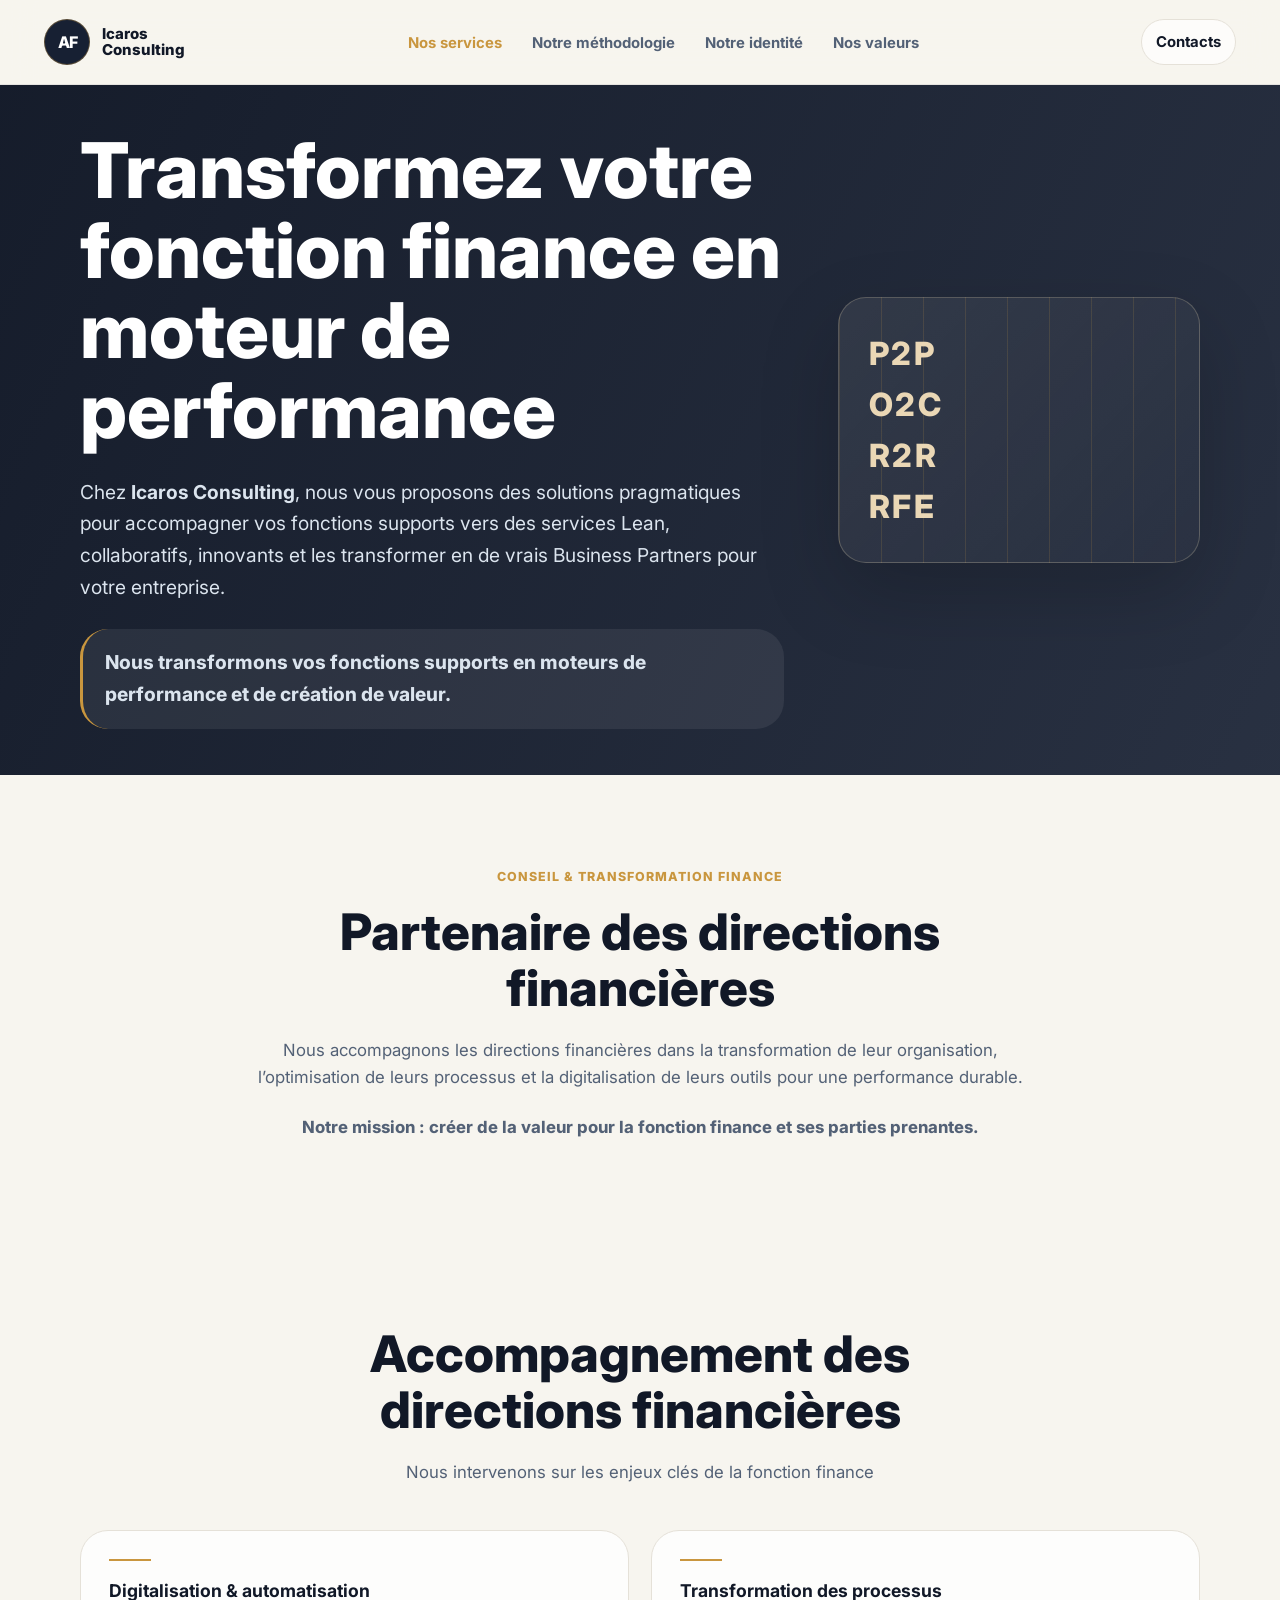
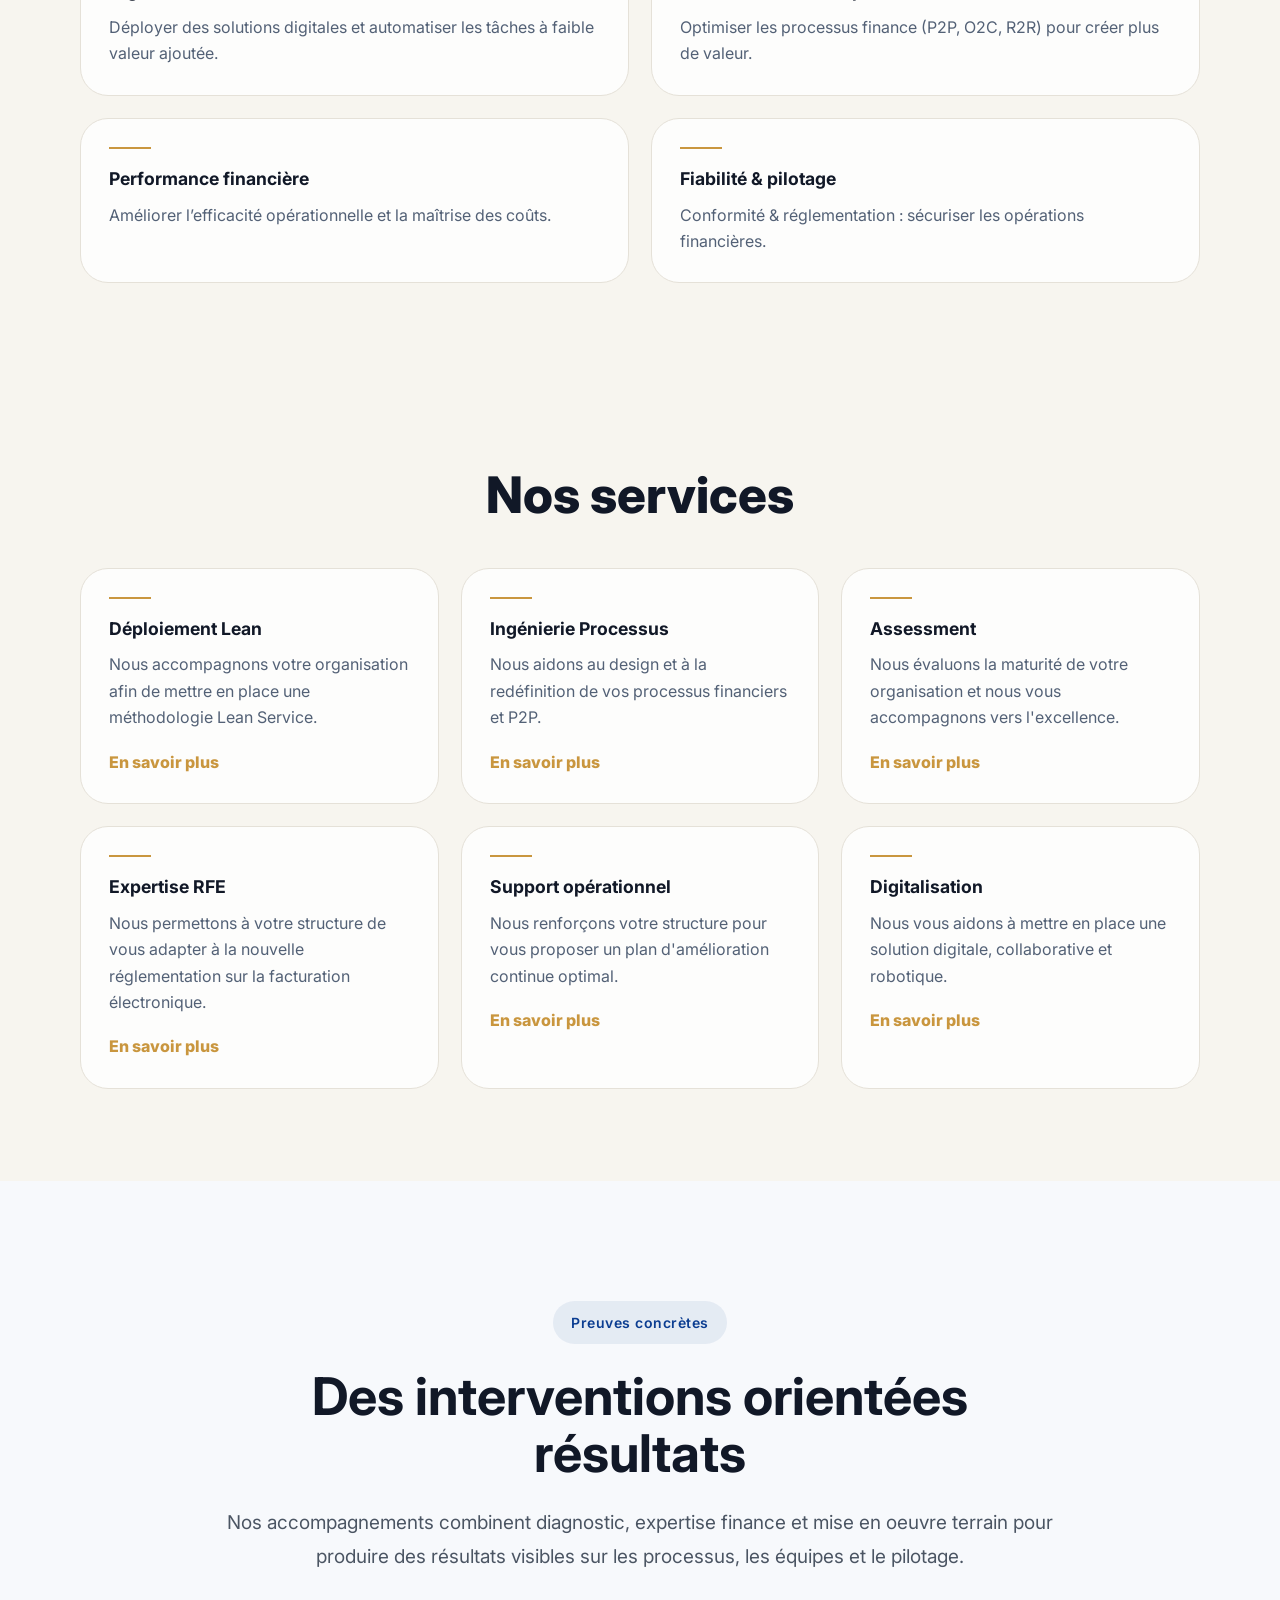
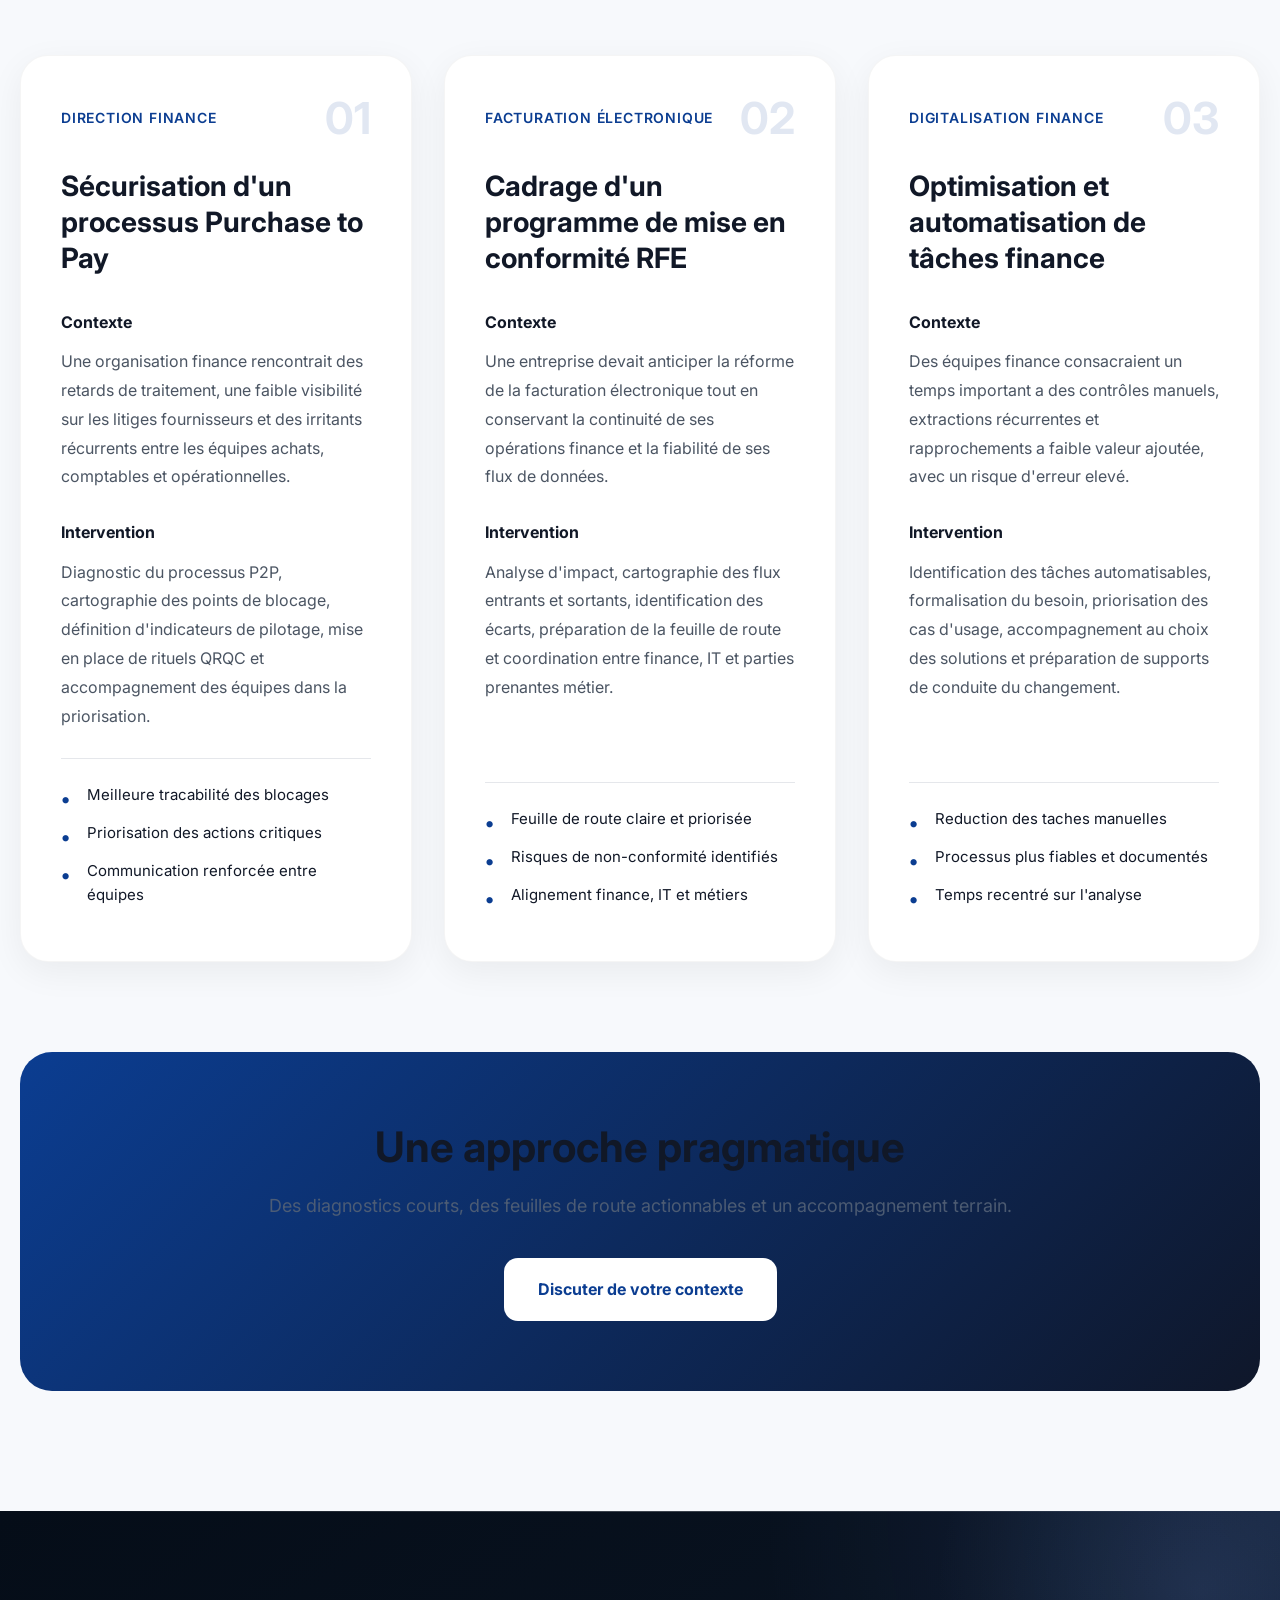
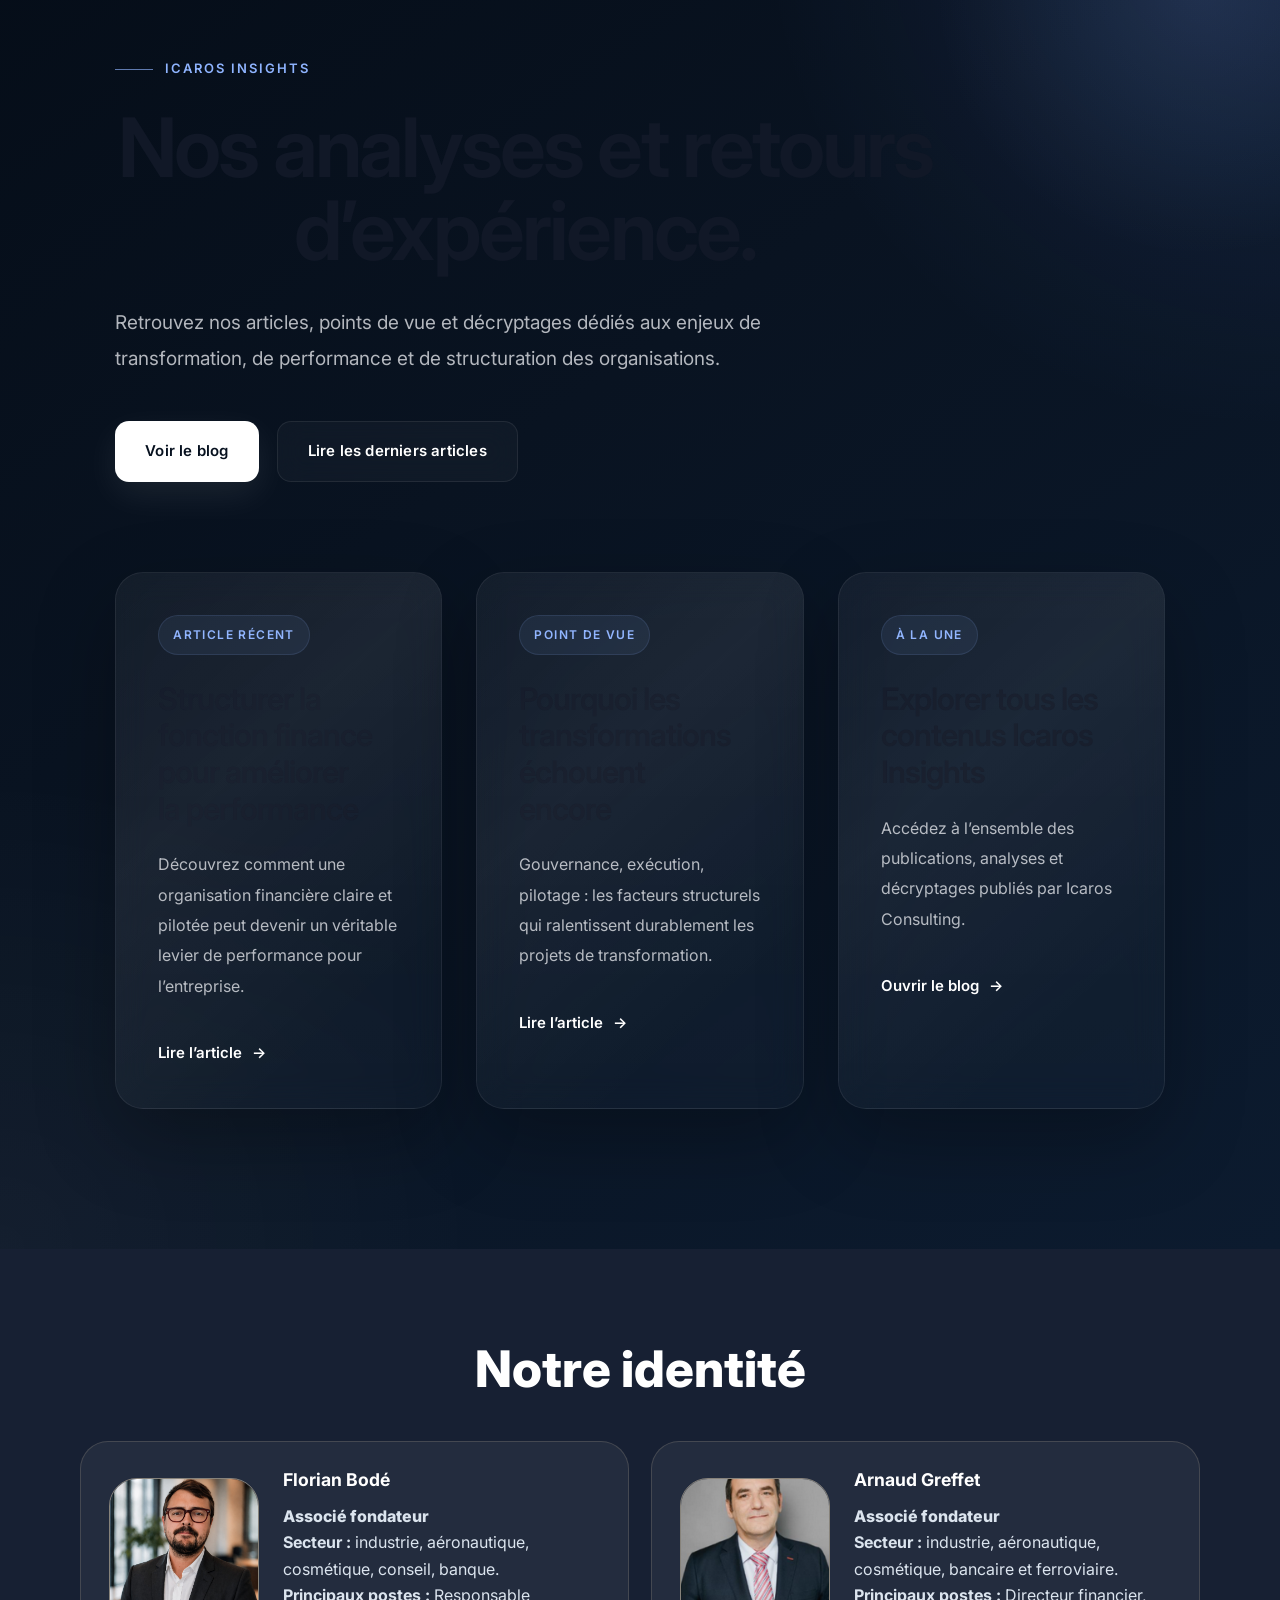
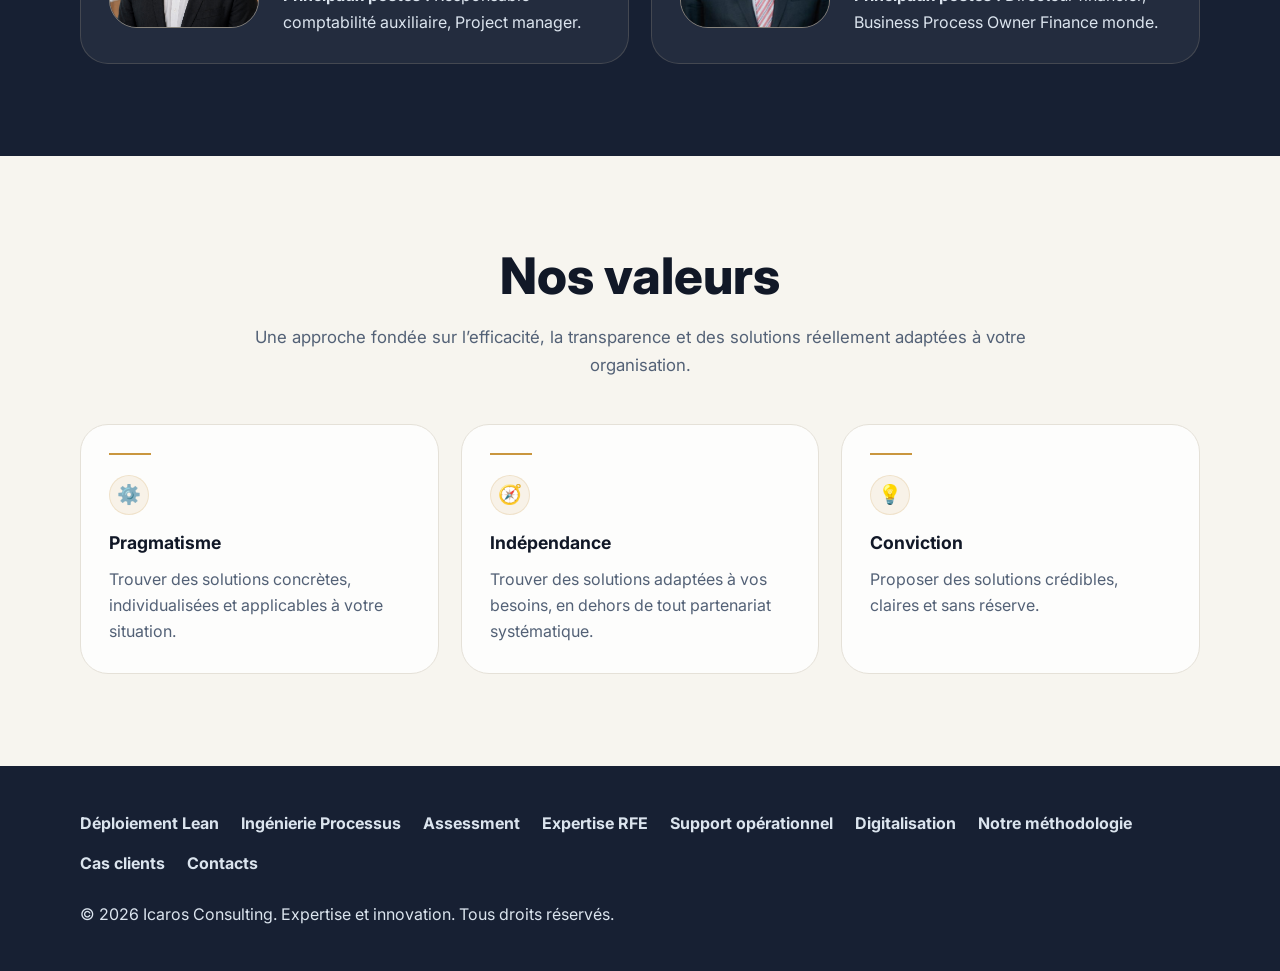
==== index.html @ 478f2861 "index.html" ====
<!DOCTYPE html>
<html lang="fr">
<head>
  <meta charset="UTF-8" />
  <meta name="viewport" content="width=device-width, initial-scale=1.0" />
  <meta name="robots" content="index, follow, max-image-preview:large" />
  <meta name="author" content="Icaros Consulting" />
  <meta name="theme-color" content="#172033" />
  <meta name="format-detection" content="telephone=yes" />
  <title>Icaros Consulting | Conseil & transformation finance</title>
  <meta name="description" content="Icaros Consulting accompagne les directions financières dans la transformation de leur organisation, l’optimisation de leurs processus et la digitalisation de leurs outils." />
  <link rel="canonical" href="https://www.icaros-consulting.com/" />
  <meta property="og:type" content="website" />
  <meta property="og:title" content="Icaros Consulting | Conseil & transformation finance" />
  <meta property="og:description" content="Icaros Consulting accompagne les directions financières dans la transformation de leur organisation, l’optimisation de leurs processus et la digitalisation de leurs outils." />
  <meta property="og:url" content="https://www.icaros-consulting.com/" />
  <meta property="og:locale" content="fr_FR" />
  <meta property="og:site_name" content="Icaros Consulting" />
  <meta property="og:image" content="https://www.icaros-consulting.com/og-image.png" />
  <meta property="og:image:alt" content="Icaros Consulting - Conseil & transformation finance" />
  <meta property="og:image:width" content="1200" />
  <meta property="og:image:height" content="630" />
  <meta property="og:image:type" content="image/png" />
  <meta name="twitter:image" content="https://www.icaros-consulting.com/og-image.png" />
  <meta name="twitter:card" content="summary_large_image" />
  <link rel="icon" href="/favicon.svg" type="image/svg+xml" />
  <link rel="preconnect" href="https://fonts.googleapis.com">
  <link rel="preconnect" href="https://fonts.gstatic.com" crossorigin>
  <link href="https://fonts.googleapis.com/css2?family=Inter:wght@400;500;600;700;800&display=swap" rel="stylesheet">
  <link rel="stylesheet" href="/style.css" />
  <script type="application/ld+json">
  {
    "@context": "https://schema.org",
    "@type": "ProfessionalService",
    "name": "Icaros Consulting",
    "url": "https://www.icaros-consulting.com/",
    "email": "f.bode@icaros-consulting.com",
    "telephone": "+33666044613",
    "areaServed": "France",
    "serviceType": [
      "Conseil & transformation finance",
      "Déploiement Lean",
      "Ingénierie Processus",
      "Diagnostic de performance",
      "Expertise RFE",
      "Support Opérationnel",
      "Digitalisation"
    ]
  }
  </script>

  <script type="application/ld+json">
  {
  "@context": "https://schema.org",
  "@type": "BreadcrumbList",
  "itemListElement": [
    {
      "@type": "ListItem",
      "position": 1,
      "name": "Accueil",
      "item": "https://www.icaros-consulting.com/"
    }
  ]
}
  </script>
</head>
<body>
  <a class="skip-link" href="#contenu">Aller au contenu</a>
  <header class="header">
    <nav class="top-nav" aria-label="Navigation principale">
      <a href="/" class="logo-card" aria-label="Icaros Consulting">
        <div class="logo-af">AF</div>
        <div class="logo-name"><span>Icaros</span><span>Consulting</span></div>
      </a>
      <ul class="nav-menu">
        <li><a class="active" href="/">Nos services</a></li>
        <li><a href="/methodologie.html">Notre méthodologie</a></li>
        <li><a href="/#identite">Notre identité</a></li>
        <li><a href="/#valeurs">Nos valeurs</a></li>
      </ul>
      <a href="/contact.html" class="nav-contact">Contacts</a>
    </nav>
  </header>

  <main id="contenu">
    <section class="hero">
      <div class="hero-inner">
        <div>
          <h1>Transformez votre fonction finance en moteur de performance</h1>
          <p>Chez <strong>Icaros Consulting</strong>, nous vous proposons des solutions pragmatiques pour accompagner vos fonctions supports vers des services Lean, collaboratifs, innovants et les transformer en de vrais Business Partners pour votre entreprise.</p>
          <p class="hero-highlight">Nous transformons vos fonctions supports en moteurs de performance et de création de valeur.</p>
        </div>
        <div class="hero-map" aria-hidden="true">P2P<br>O2C<br>R2R<br>RFE</div>
      </div>
    </section>

    <section class="section">
      <div class="container">
        <p class="finance-tagline">Conseil & transformation finance</p>
        <h2>Partenaire des directions financières</h2>
        <p class="finance-text">Nous accompagnons les directions financières dans la transformation de leur organisation, l’optimisation de leurs processus et la digitalisation de leurs outils pour une performance durable.</p>
        <p class="finance-mission">Notre mission : créer de la valeur pour la fonction finance et ses parties prenantes.</p>
      </div>
    </section>

    <section class="section">
      <div class="container">
        <h2>Accompagnement des directions financières</h2>
        <p class="finance-intro">Nous intervenons sur les enjeux clés de la fonction finance</p>
        <div class="finance-grid">
          <div class="finance-card"><h3>Digitalisation & automatisation</h3><p>Déployer des solutions digitales et automatiser les tâches à faible valeur ajoutée.</p></div>
          <div class="finance-card"><h3>Transformation des processus</h3><p>Optimiser les processus finance (P2P, O2C, R2R) pour créer plus de valeur.</p></div>
          <div class="finance-card"><h3>Performance financière</h3><p>Améliorer l’efficacité opérationnelle et la maîtrise des coûts.</p></div>
          <div class="finance-card"><h3>Fiabilité & pilotage</h3><p>Conformité & réglementation : sécuriser les opérations financières.</p></div>
        </div>
      </div>
    </section>

    <section class="section" id="services">
      <div class="container">
        <h2>Nos services</h2>
        <div class="services-grid">
          <article><h3>Déploiement Lean</h3><p>Nous accompagnons votre organisation afin de mettre en place une méthodologie Lean Service.</p><a href="/deploiement-lean.html">En savoir plus</a></article>
          <article><h3>Ingénierie Processus</h3><p>Nous aidons au design et à la redéfinition de vos processus financiers et P2P.</p><a href="/ingenierie-processus.html">En savoir plus</a></article>
          <article><h3>Assessment</h3><p>Nous évaluons la maturité de votre organisation et nous vous accompagnons vers l'excellence.</p><a href="/diagnostic-performance.html">En savoir plus</a></article>
          <article><h3>Expertise RFE</h3><p>Nous permettons à votre structure de vous adapter à la nouvelle réglementation sur la facturation électronique.</p><a href="/expertise-rfe.html">En savoir plus</a></article>
          <article><h3>Support opérationnel</h3><p>Nous renforçons votre structure pour vous proposer un plan d'amélioration continue optimal.</p><a href="/support-operationnel.html">En savoir plus</a></article>
          <article><h3>Digitalisation</h3><p>Nous vous aidons à mettre en place une solution digitale, collaborative et robotique.</p><a href="/digitalisation.html">En savoir plus</a></article>
        </div>
      </div>
    </section>

    <section class="icaros-proof-section">
  <div class="icaros-container">

    <div class="icaros-proof-header">
      <span class="proof-tag">Preuves concrètes</span>
      <h2>Des interventions orientées résultats</h2>
      <p>
        Nos accompagnements combinent diagnostic, expertise finance et mise en oeuvre terrain pour produire des résultats visibles sur les processus, les équipes et le pilotage.
      </p>
    </div>

    <div class="icaros-proof-grid">

      <div class="icaros-proof-card">
        <div class="proof-top">
          <span class="proof-category">Direction finance</span>
          <span class="proof-number">01</span>
        </div>

        <h3>Sécurisation d'un processus Purchase to Pay</h3>

        <div class="proof-block">
          <h4>Contexte</h4>
          <p>
            Une organisation finance rencontrait des retards de traitement, une faible visibilité sur les litiges fournisseurs et des irritants récurrents entre les équipes achats, comptables et opérationnelles.
          </p>
        </div>

        <div class="proof-block">
          <h4>Intervention</h4>
          <p>
            Diagnostic du processus P2P, cartographie des points de blocage, définition d'indicateurs de pilotage, mise en place de rituels QRQC et accompagnement des équipes dans la priorisation.
          </p>
        </div>

        <ul class="proof-results">
          <li>Meilleure tracabilité des blocages</li>
          <li>Priorisation des actions critiques</li>
          <li>Communication renforcée entre équipes</li>
        </ul>
      </div>

      <div class="icaros-proof-card">
        <div class="proof-top">
          <span class="proof-category">Facturation électronique</span>
          <span class="proof-number">02</span>
        </div>

        <h3>Cadrage d'un programme de mise en conformité RFE</h3>

        <div class="proof-block">
          <h4>Contexte</h4>
          <p>
            Une entreprise devait anticiper la réforme de la facturation électronique tout en conservant la continuité de ses opérations finance et la fiabilité de ses flux de données.
          </p>
        </div>

        <div class="proof-block">
          <h4>Intervention</h4>
          <p>
            Analyse d'impact, cartographie des flux entrants et sortants, identification des écarts, préparation de la feuille de route et coordination entre finance, IT et parties prenantes métier.
          </p>
        </div>

        <ul class="proof-results">
          <li>Feuille de route claire et priorisée</li>
          <li>Risques de non-conformité identifiés</li>
          <li>Alignement finance, IT et métiers</li>
        </ul>
      </div>

      <div class="icaros-proof-card">
        <div class="proof-top">
          <span class="proof-category">Digitalisation finance</span>
          <span class="proof-number">03</span>
        </div>

        <h3>Optimisation et automatisation de tâches finance</h3>

        <div class="proof-block">
          <h4>Contexte</h4>
          <p>
            Des équipes finance consacraient un temps important a des contrôles manuels, extractions récurrentes et rapprochements a faible valeur ajoutée, avec un risque d'erreur elevé.
          </p>
        </div>

        <div class="proof-block">
          <h4>Intervention</h4>
          <p>
            Identification des tâches automatisables, formalisation du besoin, priorisation des cas d'usage, accompagnement au choix des solutions et préparation de supports de conduite du changement.
          </p>
        </div>

        <ul class="proof-results">
          <li>Reduction des taches manuelles</li>
          <li>Processus plus fiables et documentés</li>
          <li>Temps recentré sur l'analyse</li>
        </ul>
      </div>

    </div>

    <div class="icaros-proof-bottom">
      <h3>Une approche pragmatique</h3>
      <p>
        Des diagnostics courts, des feuilles de route actionnables et un accompagnement terrain.
      </p>

      <a href="#contact" class="proof-btn">
        Discuter de votre contexte
      </a>
    </div>

  </div>
</section>

  <section class="icaros-insights">

    <!-- HEADER -->
    <div class="insights-header">

        <div class="insights-label">
            Icaros Insights
        </div>

        <h2 class="insights-title">
            Nos analyses et retours d’expérience.
        </h2>

        <p class="insights-description">
            Retrouvez nos articles, points de vue et décryptages dédiés aux enjeux
            de transformation, de performance et de structuration des organisations.
        </p>

        <div class="insights-actions">

            <a 
                href="https://icaros-insights.hashnode.dev/" 
                target="_blank"
                rel="noopener noreferrer"
                class="insights-btn insights-btn-primary"
            >
                Voir le blog
            </a>

            <a 
                href="https://icaros-insights.hashnode.dev/" 
                target="_blank"
                rel="noopener noreferrer"
                class="insights-btn insights-btn-secondary"
            >
                Lire les derniers articles
            </a>

        </div>

    </div>

    <!-- GRID -->
    <div class="insights-grid">

        <!-- CARD 1 -->
        <article class="insight-card">

            <div class="insight-tag">
                Article récent
            </div>

            <h3>
                Structurer la fonction finance pour améliorer la performance
            </h3>

            <p>
                Découvrez comment une organisation financière claire et pilotée
                peut devenir un véritable levier de performance pour l’entreprise.
            </p>

            <a 
                href="https://icaros-insights.hashnode.dev/" 
                target="_blank"
                rel="noopener noreferrer"
                class="insight-link"
            >
                Lire l’article
            </a>

        </article>

        <!-- CARD 2 -->
        <article class="insight-card">

            <div class="insight-tag">
                Point de vue
            </div>

            <h3>
                Pourquoi les transformations échouent encore
            </h3>

            <p>
                Gouvernance, exécution, pilotage : les facteurs structurels qui
                ralentissent durablement les projets de transformation.
            </p>

            <a 
                href="https://icaros-insights.hashnode.dev/" 
                target="_blank"
                rel="noopener noreferrer"
                class="insight-link"
            >
                Lire l’article
            </a>

        </article>

        <!-- CARD 3 -->
        <article class="insight-card">

            <div class="insight-tag">
                À la une
            </div>

            <h3>
                Explorer tous les contenus Icaros Insights
            </h3>

            <p>
                Accédez à l’ensemble des publications, analyses et décryptages
                publiés par Icaros Consulting.
            </p>

            <a 
                href="https://icaros-insights.hashnode.dev/" 
                target="_blank"
                rel="noopener noreferrer"
                class="insight-link"
            >
                Ouvrir le blog
            </a>

        </article>

    </div>

</section>
    
    <section class="section dark" id="identite">
      <div class="container">
        <h2>Notre identité</h2>
        <div class="identity-grid">
          <article class="identity-card">
            <img src="/florian.jpg" alt="Florian Bodé" class="identity-photo" loading="lazy">
            <div>
              <h3>Florian Bodé</h3>
              <p class="role">Associé fondateur</p>
              <p class="info"><strong>Secteur :</strong> industrie, aéronautique, cosmétique, conseil, banque.</p>
              <p class="info"><strong>Principaux postes :</strong> Responsable comptabilité auxiliaire, Project manager.</p>
            </div>
          </article>
          <article class="identity-card">
            <img src="/arnaud.png" alt="Arnaud Greffet" class="identity-photo" loading="lazy">
            <div>
              <h3>Arnaud Greffet</h3>
              <p class="role">Associé fondateur</p>
              <p class="info"><strong>Secteur :</strong> industrie, aéronautique, cosmétique, bancaire et ferroviaire.</p>
              <p class="info"><strong>Principaux postes :</strong> Directeur financier, Business Process Owner Finance monde.</p>
            </div>
          </article>
        </div>
      </div>
    </section>

    <section class="section" id="valeurs">
      <div class="container">
        <h2>Nos valeurs</h2>
        <p class="values-intro">Une approche fondée sur l’efficacité, la transparence et des solutions réellement adaptées à votre organisation.</p>
        <div class="values-grid">
          <article class="value-card"><div class="value-icon">⚙️</div><h3>Pragmatisme</h3><p>Trouver des solutions concrètes, individualisées et applicables à votre situation.</p></article>
          <article class="value-card"><div class="value-icon">🧭</div><h3>Indépendance</h3><p>Trouver des solutions adaptées à vos besoins, en dehors de tout partenariat systématique.</p></article>
          <article class="value-card"><div class="value-icon">💡</div><h3>Conviction</h3><p>Proposer des solutions crédibles, claires et sans réserve.</p></article>
        </div>
      </div>
    </section>
  </main>

  <footer class="footer">
    <div class="footer-inner">
      <ul class="footer-links">
        <li><a href="/deploiement-lean.html">Déploiement Lean</a></li>
        <li><a href="/ingenierie-processus.html">Ingénierie Processus</a></li>
        <li><a href="/diagnostic-performance.html">Assessment</a></li>
        <li><a href="/expertise-rfe.html">Expertise RFE</a></li>
        <li><a href="/support-operationnel.html">Support opérationnel</a></li>
        <li><a href="/digitalisation.html">Digitalisation</a></li>
        <li><a href="/methodologie.html">Notre méthodologie</a></li>
        <li><a href="/cas-clients.html">Cas clients</a></li>
        <li><a href="/contact.html">Contacts</a></li>
      </ul>
      <p>© 2026 Icaros Consulting. Expertise et innovation. Tous droits réservés.</p>
    </div>
  </footer>
</body>
</html>
---- style.css ----
:root {
  --ink: #111827;
  --navy: #172033;
  --navy-2: #202b40;
  --steel: #536176;
  --muted: #6b7280;
  --paper: #f7f5ef;
  --surface: #ffffff;
  --line: #e5e1d8;
  --gold: #c9963e;
  --gold-soft: #ead7b5;
  --shadow: 0 20px 50px rgba(17, 24, 39, 0.08);
  --radius: 10px;
  --max: 1120px;
}

* {
  box-sizing: border-box;
  margin: 0;
  padding: 0;
}

html {
  scroll-behavior: smooth;
}

body {
  min-width: 320px;
  font-family: "Inter", Arial, sans-serif;
  color: var(--ink);
  background: var(--paper);
  line-height: 1.65;
}

img,
svg {
  max-width: 100%;
  display: block;
}

a {
  color: inherit;
  text-decoration: none;
}

p {
  color: var(--steel);
}

.skip-link {
  position: absolute;
  left: -999px;
  top: 12px;
  z-index: 100;
  padding: 10px 14px;
  color: var(--surface);
  background: var(--navy);
}

.skip-link:focus {
  left: 12px;
}

.header {
  position: sticky;
  top: 0;
  z-index: 30;
  background: rgba(247, 245, 239, 0.94);
  border-bottom: 1px solid rgba(17, 24, 39, 0.08);
  backdrop-filter: blur(16px);
}

.top-nav {
  width: min(1240px, 100%);
  min-height: 84px;
  margin: 0 auto;
  padding: 14px 24px;
  display: grid;
  grid-template-columns: auto minmax(0, 1fr) auto;
  gap: 26px;
  align-items: center;
}

.logo-card {
  display: inline-flex;
  gap: 12px;
  align-items: center;
}

.logo-af {
  width: 46px;
  height: 46px;
  display: grid;
  place-items: center;
  color: var(--surface);
  background: var(--navy);
  border: 1px solid rgba(201, 150, 62, 0.35);
  border-radius: var(--radius);
  font-weight: 800;
  letter-spacing: -1px;
}

.logo-name {
  display: flex;
  flex-direction: column;
  font-size: 15px;
  font-weight: 800;
  line-height: 1.05;
}

.nav-menu {
  display: flex;
  justify-content: center;
  gap: clamp(14px, 2.4vw, 30px);
  list-style: none;
}

.nav-menu a,
.nav-contact {
  color: var(--steel);
  font-size: 0.93rem;
  font-weight: 700;
}

.nav-menu a:hover,
.nav-contact:hover,
.nav-menu .active {
  color: var(--gold);
}

.nav-contact {
  padding: 10px 14px;
  color: var(--ink);
  background: rgba(255, 255, 255, 0.65);
  border: 1px solid var(--line);
  border-radius: 999px;
}

.section,
.page-hero {
  padding: 92px 24px;
}

.container,
.hero-inner,
.page-inner,
.footer-inner {
  width: min(var(--max), 100%);
  margin: 0 auto;
}

.hero {
  min-height: 690px;
  display: flex;
  align-items: center;
  color: var(--surface);
  background:
    linear-gradient(115deg, rgba(17, 24, 39, 0.98), rgba(23, 32, 51, 0.92)),
    url("https://images.unsplash.com/photo-1497366754035-f200968a6e72?auto=format&fit=crop&w=1800&q=72");
  background-size: cover;
  background-position: center;
}

.hero-inner {
  display: grid;
  grid-template-columns: minmax(0, 0.66fr) minmax(260px, 0.34fr);
  gap: 54px;
  align-items: center;
}

.hero h1,
.page-hero h1 {
  max-width: 780px;
  color: inherit;
  font-size: clamp(2.6rem, 6vw, 5.2rem);
  line-height: 1.04;
  font-weight: 800;
}

.hero p {
  max-width: 760px;
  margin-top: 26px;
  color: #dbe4ee;
  font-size: clamp(1.04rem, 1.5vw, 1.22rem);
}

.hero-highlight {
  padding: 18px 22px;
  border-left: 3px solid var(--gold);
  border-radius: var(--radius);
  background: rgba(255, 255, 255, 0.07);
  font-weight: 750;
}

.hero-map {
  padding: 30px;
  color: var(--gold-soft);
  border: 1px solid rgba(234, 215, 181, 0.24);
  border-radius: var(--radius);
  background:
    linear-gradient(135deg, rgba(255,255,255,0.08), rgba(255,255,255,0.02)),
    linear-gradient(90deg, rgba(201,150,62,0.16) 1px, transparent 1px);
  background-size: auto, 42px 42px;
  box-shadow: 0 30px 80px rgba(0, 0, 0, 0.18);
  font-size: clamp(1.35rem, 2.7vw, 2rem);
  font-weight: 800;
  line-height: 1.6;
  letter-spacing: 0.08em;
}

.page-hero {
  color: var(--surface);
  background:
    radial-gradient(circle at 78% 10%, rgba(201,150,62,0.18), transparent 28%),
    linear-gradient(135deg, var(--navy), #111827);
}

.page-hero p {
  max-width: 780px;
  margin-top: 24px;
  color: #dbe4ee;
  font-size: 1.12rem;
}

.eyebrow,
.finance-tagline,
.rfe-badge,
.diagnostic-badge,
.digital-eyebrow,
.method-eyebrow,
.case-eyebrow,
.contact-eyebrow {
  display: table;
  margin: 0 auto 16px;
  color: var(--gold);
  font-size: 0.78rem;
  font-weight: 800;
  letter-spacing: 0.08em;
  text-transform: uppercase;
}

.page-hero .eyebrow {
  margin-left: 0;
}

h2 {
  max-width: 780px;
  margin: 0 auto 20px;
  color: var(--ink);
  font-size: clamp(2rem, 4vw, 3.15rem);
  line-height: 1.12;
  font-weight: 800;
  text-align: center;
}

h3 {
  margin-bottom: 12px;
  color: var(--ink);
  font-size: 1.1rem;
  line-height: 1.18;
}

h4 {
  margin-bottom: 8px;
  color: var(--ink);
}

.intro,
.finance-text,
.finance-mission,
.finance-intro,
.process-intro,
.diagnostic-intro,
.rfe-description,
.support-description,
.support-objective,
.digital-intro,
.values-intro,
.contact-intro,
.method-heading p,
.case-heading p {
  max-width: 780px;
  margin: 0 auto;
  text-align: center;
  font-size: 1.05rem;
}

.finance-mission,
.support-objective {
  margin-top: 22px;
  font-weight: 750;
}

.grid,
.finance-grid,
.services-grid,
.process-grid,
.diagnostic-grid,
.pillars-grid,
.rfe-premium-grid,
.support-grid,
.digital-grid,
.identity-grid,
.values-grid,
.case-grid,
.internal-grid,
.contact-grid {
  display: grid;
  gap: 22px;
  margin-top: 44px;
}

.finance-grid,
.process-grid,
.digital-grid,
.identity-grid,
.contact-grid {
  grid-template-columns: repeat(2, minmax(0, 1fr));
}

.services-grid,
.diagnostic-grid,
.values-grid,
.case-grid,
.internal-grid,
.rfe-premium-grid {
  grid-template-columns: repeat(3, minmax(0, 1fr));
}

.pillars-grid {
  grid-template-columns: repeat(4, minmax(0, 1fr));
}

.card,
.finance-card,
.services-grid article,
.process-card,
.diagnostic-card,
.pillar-card,
.rfe-premium-card,
.support-card,
.digital-card,
.identity-card,
.value-card,
.case-card,
.internal-card,
.contact-card {
  position: relative;
  overflow: hidden;
  padding: 28px;
  background: rgba(255,255,255,0.82);
  border: 1px solid var(--line);
  border-radius: var(--radius);
}

.card::before,
.finance-card::before,
.services-grid article::before,
.process-card::before,
.diagnostic-card::before,
.pillar-card::before,
.digital-card::before,
.value-card::before,
.case-card::before,
.internal-card::before {
  content: "";
  display: block;
  width: 42px;
  height: 2px;
  margin-bottom: 20px;
  background: var(--gold);
}

.card:hover,
.finance-card:hover,
.services-grid article:hover,
.process-card:hover,
.diagnostic-card:hover,
.pillar-card:hover,
.rfe-premium-card:hover,
.support-card:hover,
.digital-card:hover,
.identity-card:hover,
.value-card:hover,
.case-card:hover,
.internal-card:hover,
.contact-card:hover {
  transform: translateY(-3px);
  box-shadow: var(--shadow);
  transition: 0.18s ease;
}

.services-grid a,
.internal-card a,
.case-proof-band a,
.method-deliverables a {
  display: inline-block;
  margin-top: 18px;
  color: var(--gold);
  font-weight: 800;
}

.dark,
.dark-section,
#support,
#identite,
#contact,
.footer {
  color: var(--surface);
  background: var(--navy);
}

.dark h2,
.dark h3,
#support h2,
#support h3,
#identite h2,
#identite h3,
#contact h2,
#contact h3,
.footer h2 {
  color: var(--surface);
}

.dark p,
#support p,
#identite p,
#contact p,
.footer p {
  color: #dbe4ee;
}

.icon,
.process-icon,
.card-icon,
.maturity-icon,
.pillar-icon,
.rfe-icon,
.support-icon,
.digital-icon,
.value-icon,
.contact-icon {
  width: 40px;
  height: 40px;
  display: inline-grid;
  place-items: center;
  margin-bottom: 18px;
  color: var(--gold);
  background: rgba(201,150,62,0.1);
  border: 1px solid rgba(201,150,62,0.18);
  border-radius: 999px;
  font-size: 1.2rem;
}

.icon svg,
.support-icon svg {
  width: 22px;
  height: 22px;
}

.lean-method .grid {
  grid-template-columns: repeat(3, minmax(0, 1fr));
}

.process-objective,
.diagnostic-conclusion,
.method-deliverables,
.case-proof-band {
  max-width: 900px;
  margin: 44px auto 0;
  padding: 26px 30px;
  background: var(--surface);
  border-left: 3px solid var(--gold);
  border-radius: var(--radius);
}

.benefits-bar,
.case-results {
  display: flex;
  flex-wrap: wrap;
  justify-content: center;
  gap: 10px;
  margin-top: 28px;
}

.benefits-bar span,
.case-results span {
  padding: 8px 14px;
  color: var(--ink);
  background: var(--surface);
  border: 1px solid var(--line);
  border-radius: 999px;
  font-size: 0.88rem;
  font-weight: 750;
}

.maturity-box {
  margin-top: 36px;
  padding: 26px;
  background: var(--navy);
  border-radius: var(--radius);
}

.maturity-items {
  display: grid;
  grid-template-columns: repeat(4, minmax(0, 1fr));
  gap: 16px;
}

.maturity-item {
  padding: 22px 16px;
  text-align: center;
  border: 1px solid rgba(234,215,181,0.18);
  border-radius: var(--radius);
}

.maturity-item h3 {
  margin: 0;
  color: var(--surface);
  font-size: 0.95rem;
}

.pillars-title {
  display: flex;
  gap: 18px;
  align-items: center;
  margin: 56px 0 28px;
}

.pillars-title span {
  flex: 1;
  height: 1px;
  background: var(--line);
}

.pillars-title h3 {
  margin: 0;
  color: var(--gold);
  font-size: 0.85rem;
  letter-spacing: 0.08em;
  text-transform: uppercase;
}

.rfe-premium-card,
.support-card,
.identity-card,
.contact-card {
  background: rgba(255,255,255,0.055);
  border-color: rgba(234,215,181,0.16);
}

.rfe-number,
.case-number,
.method-index {
  color: rgba(201,150,62,0.8);
  font-size: 2rem;
  font-weight: 800;
}

.rfe-card-top,
.case-topline {
  display: flex;
  justify-content: space-between;
  gap: 18px;
  align-items: flex-start;
}

.identity-card {
  display: grid;
  grid-template-columns: 150px 1fr;
  gap: 24px;
  align-items: center;
}

.identity-photo {
  width: 150px;
  height: 150px;
  object-fit: cover;
  border: 1px solid rgba(234,215,181,0.5);
  border-radius: var(--radius);
}

.role {
  color: var(--gold-soft);
  font-weight: 800;
}

.method-timeline {
  display: grid;
  gap: 18px;
  margin-top: 44px;
}

.method-step {
  display: grid;
  grid-template-columns: 92px 1fr;
  gap: 24px;
  padding: 28px;
  background: var(--surface);
  border: 1px solid var(--line);
  border-radius: var(--radius);
}

.method-step ul {
  margin-top: 14px;
  padding-left: 18px;
  color: var(--steel);
}

.case-sector {
  color: var(--gold);
  font-weight: 800;
}

.case-content {
  display: grid;
  gap: 18px;
  margin-top: 18px;
}

.contact-card {
  display: flex;
  gap: 18px;
  align-items: flex-start;
}

.contact-card a {
  display: block;
  color: var(--gold-soft);
  font-weight: 800;
  overflow-wrap: anywhere;
}

.footer {
  padding: 44px 24px;
}

.footer-inner {
  display: grid;
  gap: 24px;
}

.footer-links {
  display: flex;
  flex-wrap: wrap;
  gap: 14px 22px;
  list-style: none;
}

.footer-links a {
  color: #dbe4ee;
  font-weight: 700;
}

@media (max-width: 1050px) {
  .top-nav {
    grid-template-columns: 1fr;
    justify-items: center;
    gap: 16px;
  }

  .nav-menu {
    flex-wrap: wrap;
  }

  .hero-inner {
    grid-template-columns: 1fr;
  }

  .hero-map {
    max-width: 520px;
  }

  .pillars-grid,
  .maturity-items,
  .rfe-premium-grid {
    grid-template-columns: repeat(2, minmax(0, 1fr));
  }
}

@media (max-width: 820px) {
  .header {
    position: static;
  }

  .top-nav {
    justify-items: start;
    padding: 16px 18px;
  }

  .nav-menu {
    justify-content: flex-start;
    gap: 10px;
  }

  .nav-menu a,
  .nav-contact {
    display: inline-block;
    padding: 8px 10px;
    background: rgba(255,255,255,0.7);
    border: 1px solid var(--line);
    border-radius: 999px;
    font-size: 0.82rem;
  }

  .section,
  .page-hero {
    padding: 70px 18px;
  }

  .hero {
    min-height: auto;
    padding: 82px 18px;
  }

  .finance-grid,
  .services-grid,
  .process-grid,
  .diagnostic-grid,
  .pillars-grid,
  .rfe-premium-grid,
  .support-grid,
  .digital-grid,
  .identity-grid,
  .values-grid,
  .case-grid,
  .internal-grid,
  .contact-grid,
  .lean-method .grid,
  .maturity-items {
    grid-template-columns: 1fr;
  }

  .identity-card,
  .method-step {
    grid-template-columns: 1fr;
  }
}

.icaros-proof-section {
  background: #f7f9fc;
  padding: 120px 20px;
  position: relative;
}

.icaros-container {
  max-width: 1300px;
  margin: 0 auto;
}

.icaros-proof-header {
  text-align: center;
  max-width: 850px;
  margin: 0 auto 80px;
}

.proof-tag {
  display: inline-block;
  background: rgba(11, 61, 145, 0.08);
  color: #0b3d91;
  padding: 10px 18px;
  border-radius: 50px;
  font-size: 14px;
  font-weight: 600;
  letter-spacing: 0.5px;
  margin-bottom: 24px;
}

.icaros-proof-header h2 {
  font-size: 52px;
  line-height: 1.1;
  font-weight: 700;
  color: #111827;
  margin-bottom: 24px;
}

.icaros-proof-header p {
  font-size: 19px;
  line-height: 1.8;
  color: #4b5563;
}

.icaros-proof-grid {
  display: grid;
  grid-template-columns: repeat(3, 1fr);
  gap: 32px;
  margin-bottom: 90px;
}

.icaros-proof-card {
  background: #ffffff;
  border-radius: 28px;
  padding: 40px;
  box-shadow: 0 10px 35px rgba(0,0,0,0.06);
  transition: all 0.35s ease;
  border: 1px solid rgba(0,0,0,0.04);
  display: flex;
  flex-direction: column;
  height: 100%;
}

.icaros-proof-card:hover {
  transform: translateY(-8px);
  box-shadow: 0 20px 60px rgba(0,0,0,0.10);
}

.proof-top {
  display: flex;
  justify-content: space-between;
  align-items: center;
  margin-bottom: 28px;
}

.proof-category {
  font-size: 14px;
  font-weight: 600;
  color: #0b3d91;
  text-transform: uppercase;
  letter-spacing: 0.8px;
}

.proof-number {
  font-size: 44px;
  font-weight: 700;
  color: rgba(11, 61, 145, 0.12);
  line-height: 1;
}

.icaros-proof-card h3 {
  font-size: 28px;
  line-height: 1.3;
  color: #111827;
  margin-bottom: 32px;
}

.proof-block {
  margin-bottom: 28px;
}

.proof-block h4 {
  font-size: 16px;
  font-weight: 700;
  color: #111827;
  margin-bottom: 12px;
}

.proof-block p {
  font-size: 16px;
  line-height: 1.8;
  color: #4b5563;
}

.proof-results {
  margin-top: auto;
  padding-top: 24px;
  border-top: 1px solid #e5e7eb;
  list-style: none;
}

.proof-results li {
  position: relative;
  padding-left: 26px;
  margin-bottom: 14px;
  font-size: 15px;
  color: #111827;
  line-height: 1.6;
}

.proof-results li::before {
  content: "•";
  position: absolute;
  left: 0;
  top: 0;
  color: #0b3d91;
  font-size: 20px;
  font-weight: bold;
}

.icaros-proof-bottom {
  text-align: center;
  background: linear-gradient(135deg, #0b3d91 0%, #0f172a 100%);
  border-radius: 32px;
  padding: 70px 40px;
  color: white;
}

.icaros-proof-bottom h3 {
  font-size: 42px;
  margin-bottom: 18px;
  font-weight: 700;
}

.icaros-proof-bottom p {
  font-size: 18px;
  line-height: 1.8;
  opacity: 0.9;
  margin-bottom: 36px;
}

.proof-btn {
  display: inline-flex;
  align-items: center;
  justify-content: center;
  padding: 18px 34px;
  background: white;
  color: #0b3d91;
  border-radius: 14px;
  text-decoration: none;
  font-weight: 700;
  transition: all 0.3s ease;
}

.proof-btn:hover {
  transform: translateY(-3px);
  background: #f3f4f6;
}

@media (max-width: 1100px) {
  .icaros-proof-grid {
    grid-template-columns: 1fr;
  }

  .icaros-proof-header h2 {
    font-size: 42px;
  }
}

@media (max-width: 768px) {
  .icaros-proof-section {
    padding: 80px 20px;
  }

  .icaros-proof-header h2 {
    font-size: 34px;
  }

  .icaros-proof-card {
    padding: 30px;
  }

  .icaros-proof-card h3 {
    font-size: 24px;
  }

  .icaros-proof-bottom {
    padding: 50px 24px;
  }

  .icaros-proof-bottom h3 {
    font-size: 32px;
  }
}

.icaros-linkedin-section{
    padding:120px 7%;
    background:#ffffff;
}

.icaros-linkedin-container{
    display:grid;
    grid-template-columns:1.1fr 0.9fr;
    gap:50px;
    align-items:center;
    max-width:1300px;
    margin:0 auto;
}

.icaros-linkedin-label{
    display:inline-block;
    padding:12px 22px;
    border-radius:999px;
    background:rgba(11,61,145,0.08);
    color:#0b3d91;
    font-size:13px;
    font-weight:700;
    text-transform:uppercase;
    letter-spacing:1px;
    margin-bottom:28px;
}

.icaros-linkedin-content h2{
    font-size:58px;
    line-height:1.05;
    letter-spacing:-2px;
    color:#0f172a;
    margin-bottom:28px;
}

.icaros-linkedin-content p{
    font-size:19px;
    line-height:1.9;
    color:#475569;
    max-width:700px;
    margin-bottom:36px;
}

.icaros-linkedin-button{
    display:inline-flex;
    align-items:center;
    justify-content:center;
    padding:18px 34px;
    border-radius:16px;
    background:linear-gradient(135deg,#0b3d91,#2563eb);
    color:white;
    text-decoration:none;
    font-weight:700;
    transition:all .3s ease;
    box-shadow:0 10px 30px rgba(37,99,235,0.25);
}

.icaros-linkedin-button:hover{
    transform:translateY(-4px);
}

.icaros-linkedin-card{
    background:linear-gradient(135deg,#0f172a,#111827);
    border-radius:32px;
    padding:42px;
    color:white;
    box-shadow:0 30px 80px rgba(15,23,42,0.2);
    position:relative;
    overflow:hidden;
}

.icaros-linkedin-card::before{
    content:"";
    position:absolute;
    width:280px;
    height:280px;
    border-radius:50%;
    background:rgba(255,255,255,0.04);
    top:-120px;
    right:-80px;
}

.linkedin-card-top{
    display:flex;
    align-items:center;
    gap:22px;
    position:relative;
}

.linkedin-logo{
    width:70px;
    height:70px;
    border-radius:20px;
    background:#0a66c2;
    display:flex;
    align-items:center;
    justify-content:center;
    font-size:34px;
    font-weight:700;
}

.linkedin-card-top h3{
    font-size:28px;
    margin-bottom:6px;
}

.linkedin-card-top span{
    color:rgba(255,255,255,0.7);
    font-size:15px;
}

.linkedin-divider{
    height:1px;
    background:rgba(255,255,255,0.1);
    margin:34px 0;
}

.linkedin-highlights{
    list-style:none;
    padding:0;
    margin:0;
}

.linkedin-highlights li{
    position:relative;
    padding-left:28px;
    margin-bottom:18px;
    color:rgba(255,255,255,0.88);
    line-height:1.7;
}

.linkedin-highlights li::before{
    content:"";
    position:absolute;
    left:0;
    top:10px;
    width:10px;
    height:10px;
    border-radius:50%;
    background:#60a5fa;
}

@media(max-width:980px){

    .icaros-linkedin-container{
        grid-template-columns:1fr;
    }

}

@media(max-width:768px){

    .icaros-linkedin-section{
        padding:90px 24px;
    }

    .icaros-linkedin-content h2{
        font-size:40px;
    }

}

.icaros-contact-section{
    padding:120px 7%;
    background:
    radial-gradient(circle at top left, rgba(37,99,235,0.08), transparent 30%),
    radial-gradient(circle at bottom right, rgba(15,23,42,0.08), transparent 30%),
    #f8fafc;
}

.icaros-contact-wrapper{
    max-width:1350px;
    margin:0 auto;
    display:grid;
    grid-template-columns:0.95fr 1.05fr;
    gap:60px;
    align-items:start;
}

.icaros-contact-left{
    padding-top:30px;
}

.icaros-contact-label{
    display:inline-flex;
    padding:12px 22px;
    border-radius:999px;
    background:rgba(11,61,145,0.08);
    color:#0b3d91;
    font-size:13px;
    font-weight:700;
    letter-spacing:1px;
    text-transform:uppercase;
    margin-bottom:28px;
}

.icaros-contact-left h1{
    font-size:68px;
    line-height:1.02;
    letter-spacing:-3px;
    color:#0f172a;
    margin-bottom:30px;
}

.icaros-contact-intro{
    font-size:19px;
    line-height:1.9;
    color:#475569;
    margin-bottom:50px;
    max-width:620px;
}

.icaros-contact-infos{
    display:flex;
    flex-direction:column;
    gap:22px;
}

.icaros-contact-item{
    display:flex;
    align-items:flex-start;
    gap:18px;
    padding:24px;
    background:rgba(255,255,255,0.75);
    border-radius:24px;
    backdrop-filter:blur(10px);
    border:1px solid rgba(255,255,255,0.8);
    box-shadow:0 10px 30px rgba(15,23,42,0.04);
}

.contact-icon{
    width:54px;
    height:54px;
    min-width:54px;
    border-radius:18px;
    background:linear-gradient(135deg,#0b3d91,#2563eb);
    color:white;
    display:flex;
    align-items:center;
    justify-content:center;
    font-weight:700;
    font-size:20px;
}

.icaros-contact-item span{
    display:block;
    font-size:13px;
    text-transform:uppercase;
    letter-spacing:1px;
    font-weight:700;
    color:#64748b;
    margin-bottom:8px;
}

.icaros-contact-item a,
.icaros-contact-item p{
    font-size:18px;
    color:#0f172a;
    text-decoration:none;
    line-height:1.6;
}

.icaros-premium-form{
    position:relative;
    background:rgba(255,255,255,0.82);
    backdrop-filter:blur(16px);
    padding:50px;
    border-radius:36px;
    border:1px solid rgba(255,255,255,0.8);
    box-shadow:
    0 20px 60px rgba(15,23,42,0.08),
    0 2px 4px rgba(15,23,42,0.04);
}

.icaros-premium-form::before{
    content:"";
    position:absolute;
    inset:0;
    border-radius:36px;
    padding:1px;
    background:linear-gradient(
    135deg,
    rgba(37,99,235,0.25),
    rgba(255,255,255,0)
    );

    -webkit-mask:
    linear-gradient(#fff 0 0) content-box,
    linear-gradient(#fff 0 0);

    -webkit-mask-composite:xor;
            mask-composite:exclude;
}

.icaros-form-grid{
    display:grid;
    grid-template-columns:1fr 1fr;
    gap:24px;
}

.icaros-input-group{
    margin-bottom:26px;
}

.icaros-input-group label{
    display:block;
    margin-bottom:12px;
    font-size:14px;
    font-weight:700;
    color:#0f172a;
}

.icaros-input-group input,
.icaros-input-group select,
.icaros-input-group textarea{
    width:100%;
    border:none;
    outline:none;
    background:#f8fafc;
    border:1px solid #e2e8f0;
    border-radius:18px;
    padding:18px 20px;
    font-size:15px;
    color:#0f172a;
    transition:all .3s ease;
    font-family:inherit;
}

.icaros-input-group textarea{
    resize:none;
}

.icaros-input-group input:focus,
.icaros-input-group select:focus,
.icaros-input-group textarea:focus{
    border-color:#2563eb;
    background:white;
    box-shadow:0 0 0 4px rgba(37,99,235,0.08);
}

.icaros-submit-btn{
    width:100%;
    border:none;
    cursor:pointer;
    padding:20px;
    border-radius:18px;
    background:linear-gradient(
    135deg,
    #0b3d91,
    #2563eb
    );
    color:white;
    font-size:16px;
    font-weight:700;
    transition:all .3s ease;
    box-shadow:0 15px 40px rgba(37,99,235,0.25);
}

.icaros-submit-btn:hover{
    transform:translateY(-4px);
    box-shadow:0 20px 50px rgba(37,99,235,0.35);
}

@media(max-width:1100px){

    .icaros-contact-wrapper{
        grid-template-columns:1fr;
    }

}

@media(max-width:768px){

    .icaros-contact-section{
        padding:90px 24px;
    }

    .icaros-contact-left h1{
        font-size:44px;
        letter-spacing:-2px;
    }

    .icaros-form-grid{
        grid-template-columns:1fr;
    }

    .icaros-premium-form{
        padding:32px;
    }
  
}

.icaros-contact-form-wrap{
    max-width:900px;
    margin:0 auto;
}

.icaros-contact-form{
    background: rgba(255,255,255,0.85);
    backdrop-filter: blur(18px);
    border-radius: 28px;
    padding: 50px;
    border: 1px solid rgba(15,23,42,0.08);
    box-shadow: 0 25px 80px rgba(15,23,42,0.08);
}

.icaros-contact-form .form-row{
    display:flex;
    gap:20px;
}

.icaros-contact-form .form-group{
    flex:1;
    margin-bottom:20px;
    display:flex;
    flex-direction:column;
}

.icaros-contact-form label{
    font-size:13px;
    font-weight:700;
    text-transform:uppercase;
    letter-spacing:1px;
    color:#0f172a;
    margin-bottom:10px;
}

.icaros-contact-form input,
.icaros-contact-form select,
.icaros-contact-form textarea{
    width:100%;
    padding:16px 18px;
    border-radius:16px;
    border:1px solid #e2e8f0;
    background:#f8fafc;
    font-size:15px;
    color:#0f172a;
    outline:none;
    transition:all .25s ease;
    font-family:inherit;
}

.icaros-contact-form input:focus,
.icaros-contact-form select:focus,
.icaros-contact-form textarea:focus{
    border-color:#2563eb;
    background:#fff;
    box-shadow:0 0 0 4px rgba(37,99,235,0.08);
}

.icaros-contact-btn{
    width:100%;
    margin-top:10px;
    padding:18px;
    border:none;
    border-radius:18px;
    cursor:pointer;
    font-size:16px;
    font-weight:700;
    color:white;
    background:linear-gradient(135deg,#0b3d91,#2563eb);
    box-shadow:0 15px 40px rgba(37,99,235,0.25);
    transition:all .3s ease;
}

.icaros-contact-btn:hover{
    transform:translateY(-3px);
    box-shadow:0 20px 55px rgba(37,99,235,0.35);
}

/* MOBILE */
@media(max-width:768px){
    .icaros-contact-form{
        padding:28px;
    }

    .icaros-contact-form .form-row{
        flex-direction:column;
    }
}

/* =========================================================
   ICAROS INSIGHTS — PREMIUM EDITORIAL SECTION
   Style : cabinet de conseil haut de gamme / finance / stratégie
========================================================= */

:root {

    --bg-primary: #06101c;
    --bg-secondary: #0b1726;
    --card-bg: rgba(255, 255, 255, 0.04);

    --text-primary: #f5f7fb;
    --text-secondary: rgba(245, 247, 251, 0.72);

    --accent: #8fb4ff;
    --border: rgba(255,255,255,0.08);

    --shadow: 0 30px 80px rgba(0,0,0,0.28);

    --radius: 28px;

    --transition:
        transform 0.45s cubic-bezier(.19,1,.22,1),
        border-color 0.35s ease,
        background 0.35s ease,
        box-shadow 0.45s ease;
}

/* =========================================================
   SECTION
========================================================= */

.icaros-insights {

    position: relative;
    overflow: hidden;

    padding: 140px 9%;

    background:
        radial-gradient(circle at top right,
            rgba(97, 142, 255, 0.12),
            transparent 28%),

        radial-gradient(circle at bottom left,
            rgba(255,255,255,0.04),
            transparent 26%),

        linear-gradient(
            145deg,
            #050d18 0%,
            #091321 40%,
            #0c1b2f 100%
        );

    color: var(--text-primary);

    font-family: "Inter", sans-serif;
}

/* Ligne lumineuse premium */

.icaros-insights::before {

    content: "";

    position: absolute;

    top: 0;
    left: 0;

    width: 100%;
    height: 1px;

    background:
        linear-gradient(
            90deg,
            transparent,
            rgba(255,255,255,0.22),
            transparent
        );
}

/* Halo lumineux */

.icaros-insights::after {

    content: "";

    position: absolute;

    top: -180px;
    right: -180px;

    width: 520px;
    height: 520px;

    background:
        radial-gradient(
            circle,
            rgba(143,180,255,0.12) 0%,
            rgba(143,180,255,0) 72%
        );

    pointer-events: none;
}

/* =========================================================
   HEADER
========================================================= */

.insights-header {

    position: relative;
    z-index: 2;

    max-width: 820px;

    margin-bottom: 90px;
}

.insights-label {

    display: inline-flex;
    align-items: center;
    gap: 12px;

    margin-bottom: 26px;

    font-size: 13px;
    font-weight: 600;
    letter-spacing: 2px;
    text-transform: uppercase;

    color: var(--accent);
}

.insights-label::before {

    content: "";

    width: 38px;
    height: 1px;

    background: rgba(143,180,255,0.65);
}

.insights-title {

    font-size: clamp(52px, 7vw, 82px);
    line-height: 1.02;
    letter-spacing: -2.8px;
    font-weight: 650;

    margin-bottom: 32px;

    max-width: 900px;
}

.insights-description {

    font-size: 19px;
    line-height: 1.9;

    color: var(--text-secondary);

    max-width: 720px;
}

/* =========================================================
   ACTIONS
========================================================= */

.insights-actions {

    display: flex;
    flex-wrap: wrap;

    gap: 18px;

    margin-top: 44px;
}

.insights-btn {

    position: relative;

    display: inline-flex;
    align-items: center;
    justify-content: center;

    padding: 17px 30px;

    border-radius: 14px;

    text-decoration: none;

    font-size: 15px;
    font-weight: 600;
    letter-spacing: 0.2px;

    transition: var(--transition);
}

/* Bouton principal */

.insights-btn-primary {

    background: #ffffff;
    color: #07111f;

    box-shadow:
        0 12px 35px rgba(255,255,255,0.08);
}

.insights-btn-primary:hover {

    transform: translateY(-4px);

    background: #edf2fb;
}

/* Bouton secondaire */

.insights-btn-secondary {

    background: rgba(255,255,255,0.03);

    border: 1px solid rgba(255,255,255,0.08);

    color: #ffffff;

    backdrop-filter: blur(14px);
}

.insights-btn-secondary:hover {

    transform: translateY(-4px);

    border-color: rgba(143,180,255,0.32);

    background: rgba(255,255,255,0.05);
}

/* =========================================================
   GRID
========================================================= */

.insights-grid {

    position: relative;
    z-index: 2;

    display: grid;

    grid-template-columns:
        repeat(auto-fit, minmax(320px, 1fr));

    gap: 34px;
}

/* =========================================================
   CARDS
========================================================= */

.insight-card {

    position: relative;

    overflow: hidden;

    padding: 42px;

    border-radius: var(--radius);

    background:
        linear-gradient(
            180deg,
            rgba(255,255,255,0.045),
            rgba(255,255,255,0.02)
        );

    border: 1px solid var(--border);

    backdrop-filter: blur(16px);

    box-shadow: var(--shadow);

    transition: var(--transition);
}

/* Reflet premium */

.insight-card::before {

    content: "";

    position: absolute;

    top: -120%;
    left: -40%;

    width: 180%;
    height: 300%;

    background:
        linear-gradient(
            120deg,
            transparent 30%,
            rgba(255,255,255,0.04),
            transparent 70%
        );

    transform: rotate(18deg);

    transition: transform 1s ease;
}

.insight-card:hover::before {

    transform:
        rotate(18deg)
        translateX(8%);
}

.insight-card:hover {

    transform: translateY(-10px);

    border-color:
        rgba(143,180,255,0.28);

    background:
        linear-gradient(
            180deg,
            rgba(255,255,255,0.06),
            rgba(255,255,255,0.025)
        );

    box-shadow:
        0 40px 100px rgba(0,0,0,0.42);
}

/* =========================================================
   CARD CONTENT
========================================================= */

.insight-tag {

    display: inline-flex;
    align-items: center;

    padding: 9px 14px;

    margin-bottom: 26px;

    border-radius: 999px;

    background:
        rgba(143,180,255,0.08);

    border:
        1px solid rgba(143,180,255,0.12);

    color: var(--accent);

    font-size: 12px;
    font-weight: 600;
    letter-spacing: 1.4px;
    text-transform: uppercase;
}

.insight-card h3 {

    font-size: 31px;
    line-height: 1.18;
    letter-spacing: -1px;
    font-weight: 600;

    margin-bottom: 22px;

    max-width: 90%;
}

.insight-card p {

    font-size: 16px;
    line-height: 1.9;

    color: var(--text-secondary);

    margin-bottom: 38px;
}

/* =========================================================
   LINK
========================================================= */

.insight-link {

    display: inline-flex;
    align-items: center;
    gap: 10px;

    text-decoration: none;

    font-size: 15px;
    font-weight: 600;

    color: #ffffff;

    transition: var(--transition);
}

.insight-link::after {

    content: "→";

    transition: transform 0.35s ease;
}

.insight-link:hover {

    color: var(--accent);
}

.insight-link:hover::after {

    transform: translateX(4px);
}

/* =========================================================
   RESPONSIVE
========================================================= */

@media (max-width: 992px) {

    .icaros-insights {

        padding: 110px 8%;
    }

    .insight-card {

        padding: 34px;
    }
}

@media (max-width: 768px) {

    .icaros-insights {

        padding: 90px 7%;
    }

    .insights-title {

        line-height: 1.08;
        letter-spacing: -2px;
    }

    .insights-description {

        font-size: 17px;
    }

    .insight-card h3 {

        font-size: 26px;
    }
}

@media (max-width: 540px) {

    .insights-actions {

        flex-direction: column;
        align-items: stretch;
    }

    .insights-btn {

        width: 100%;
    }

    .insight-card {

        padding: 28px;
    }
}
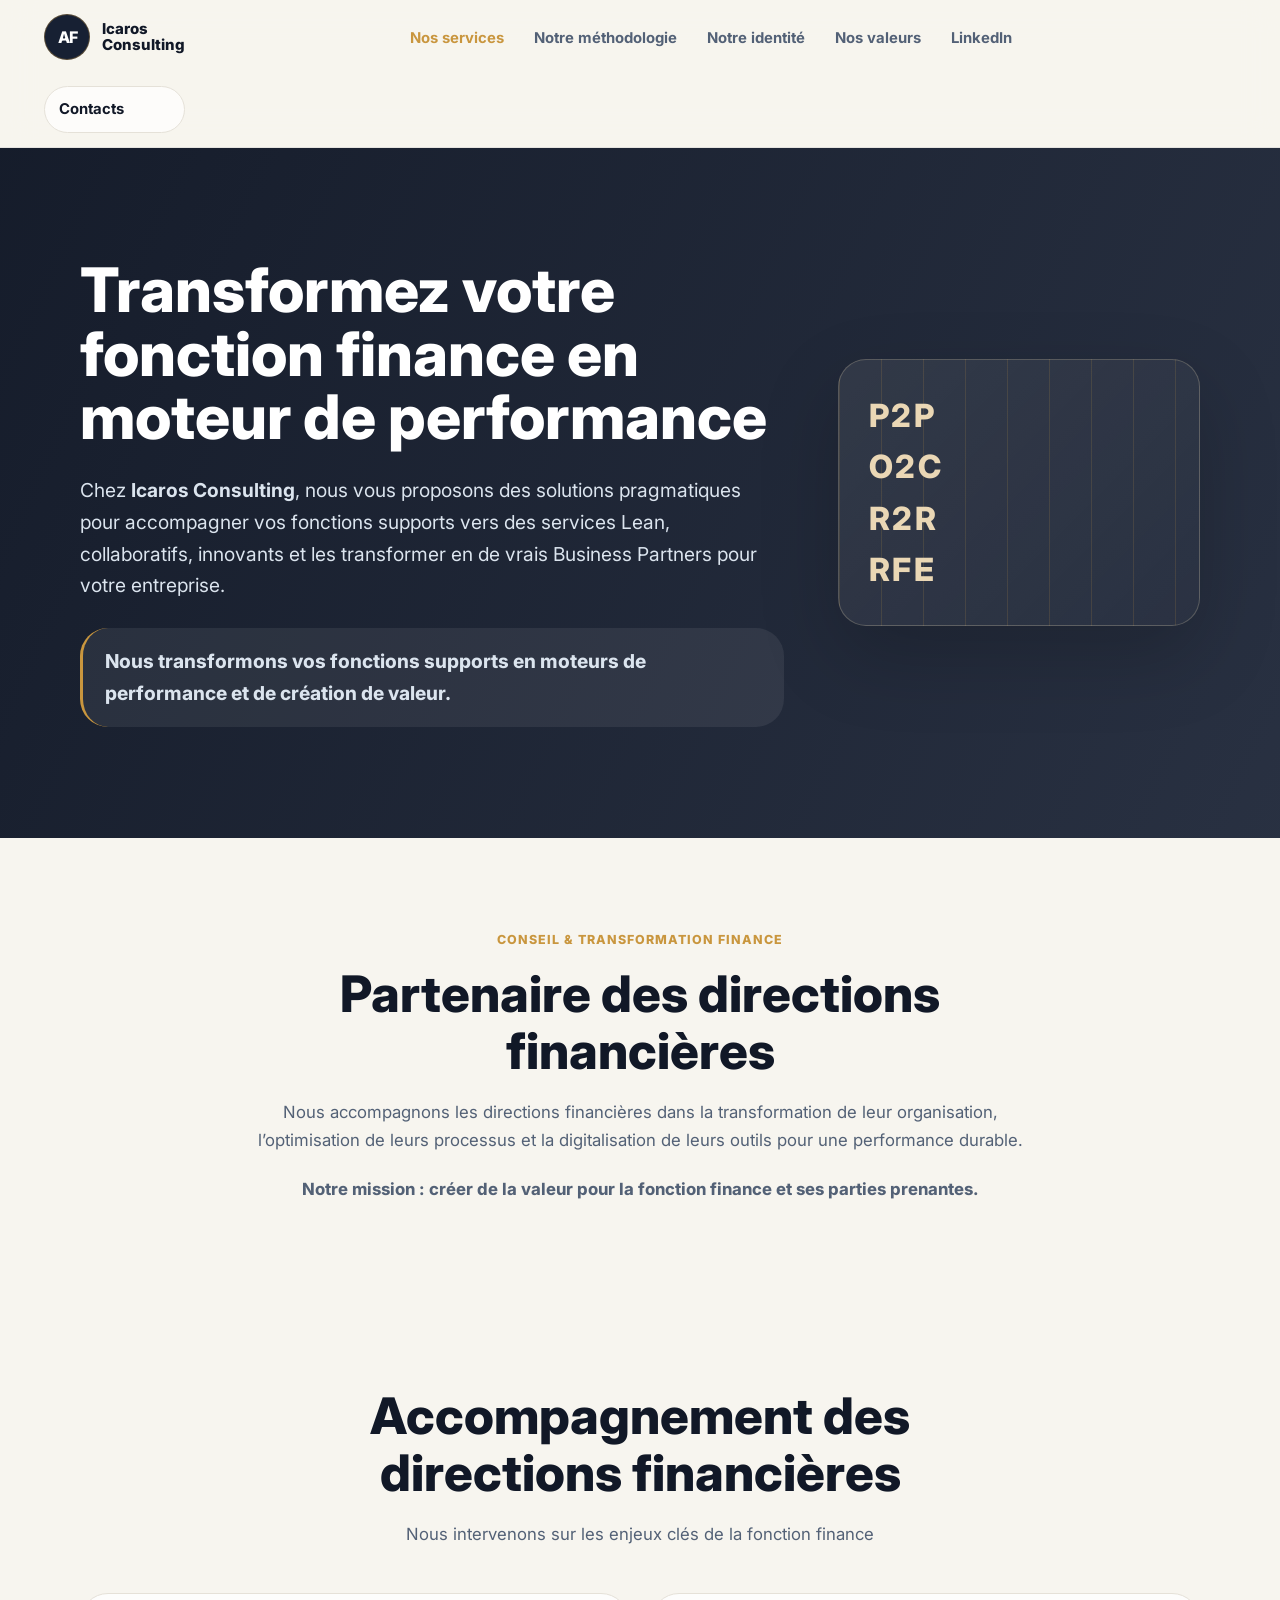
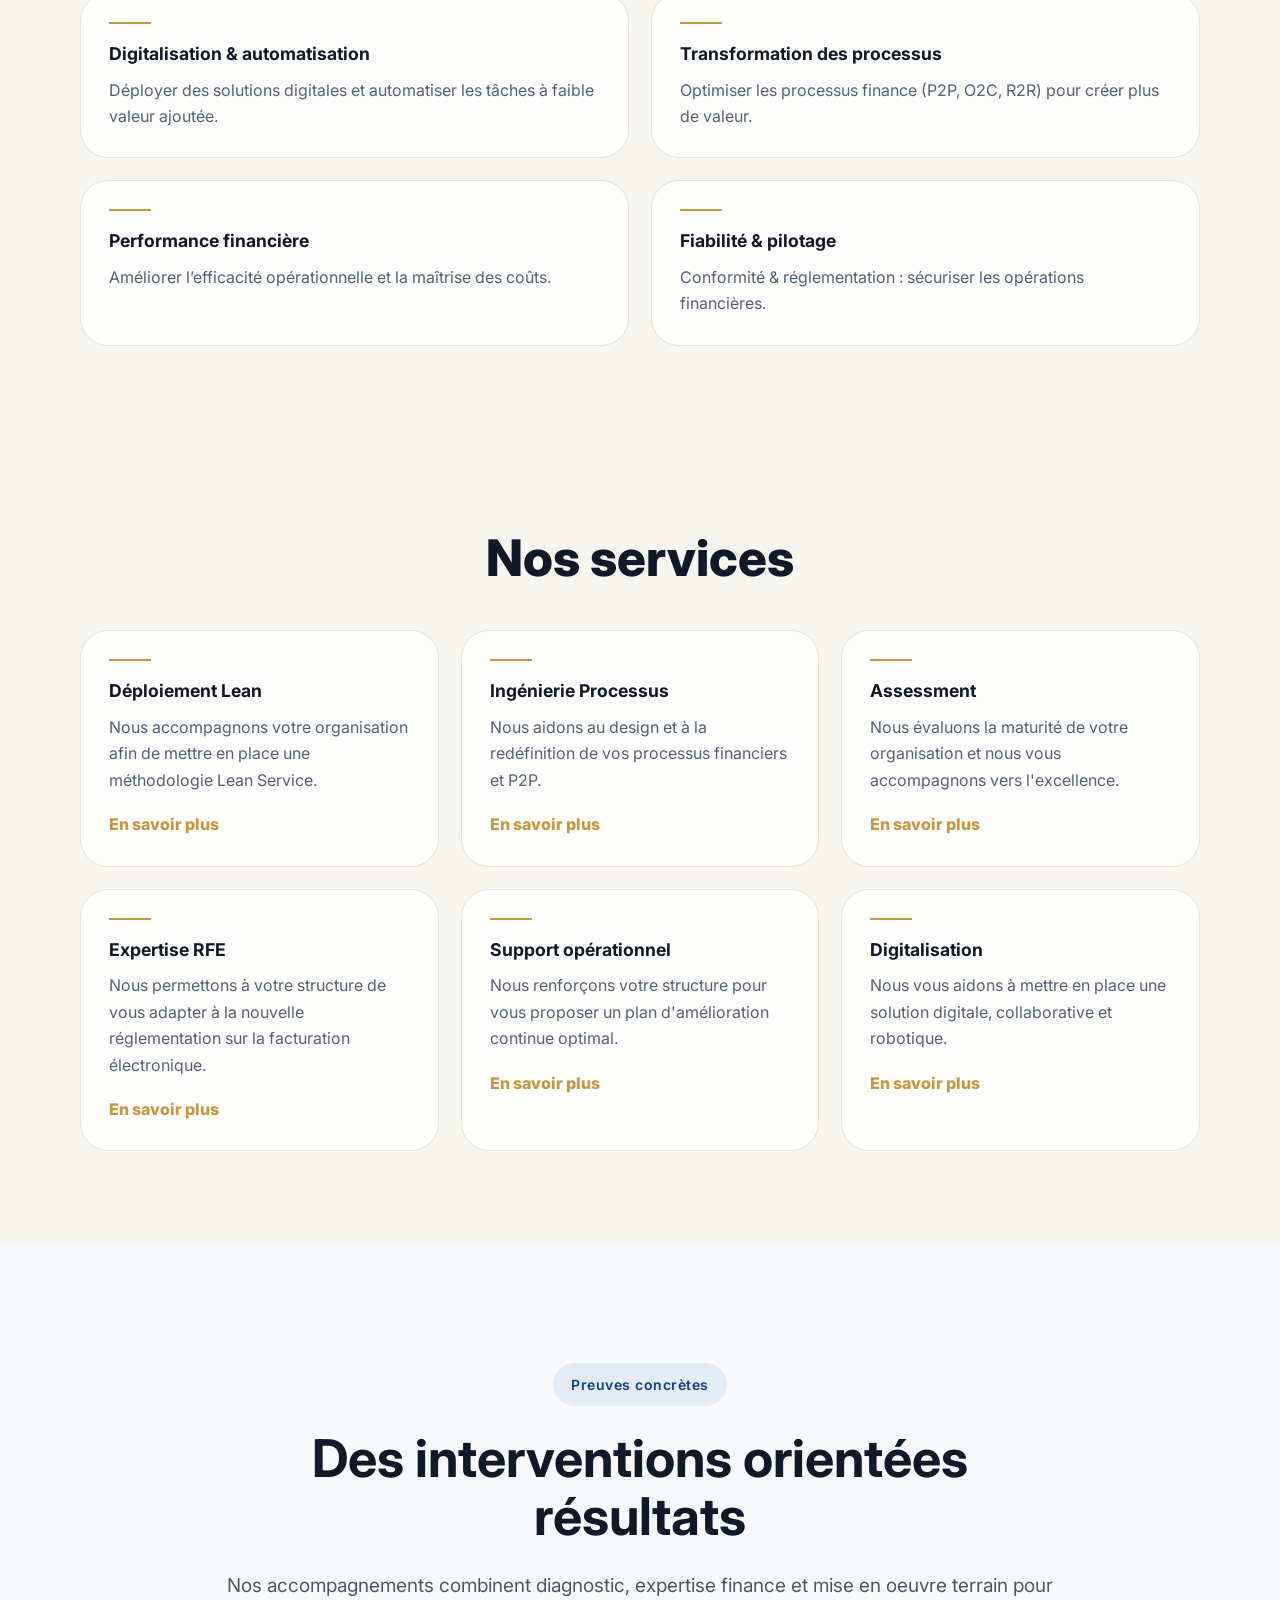
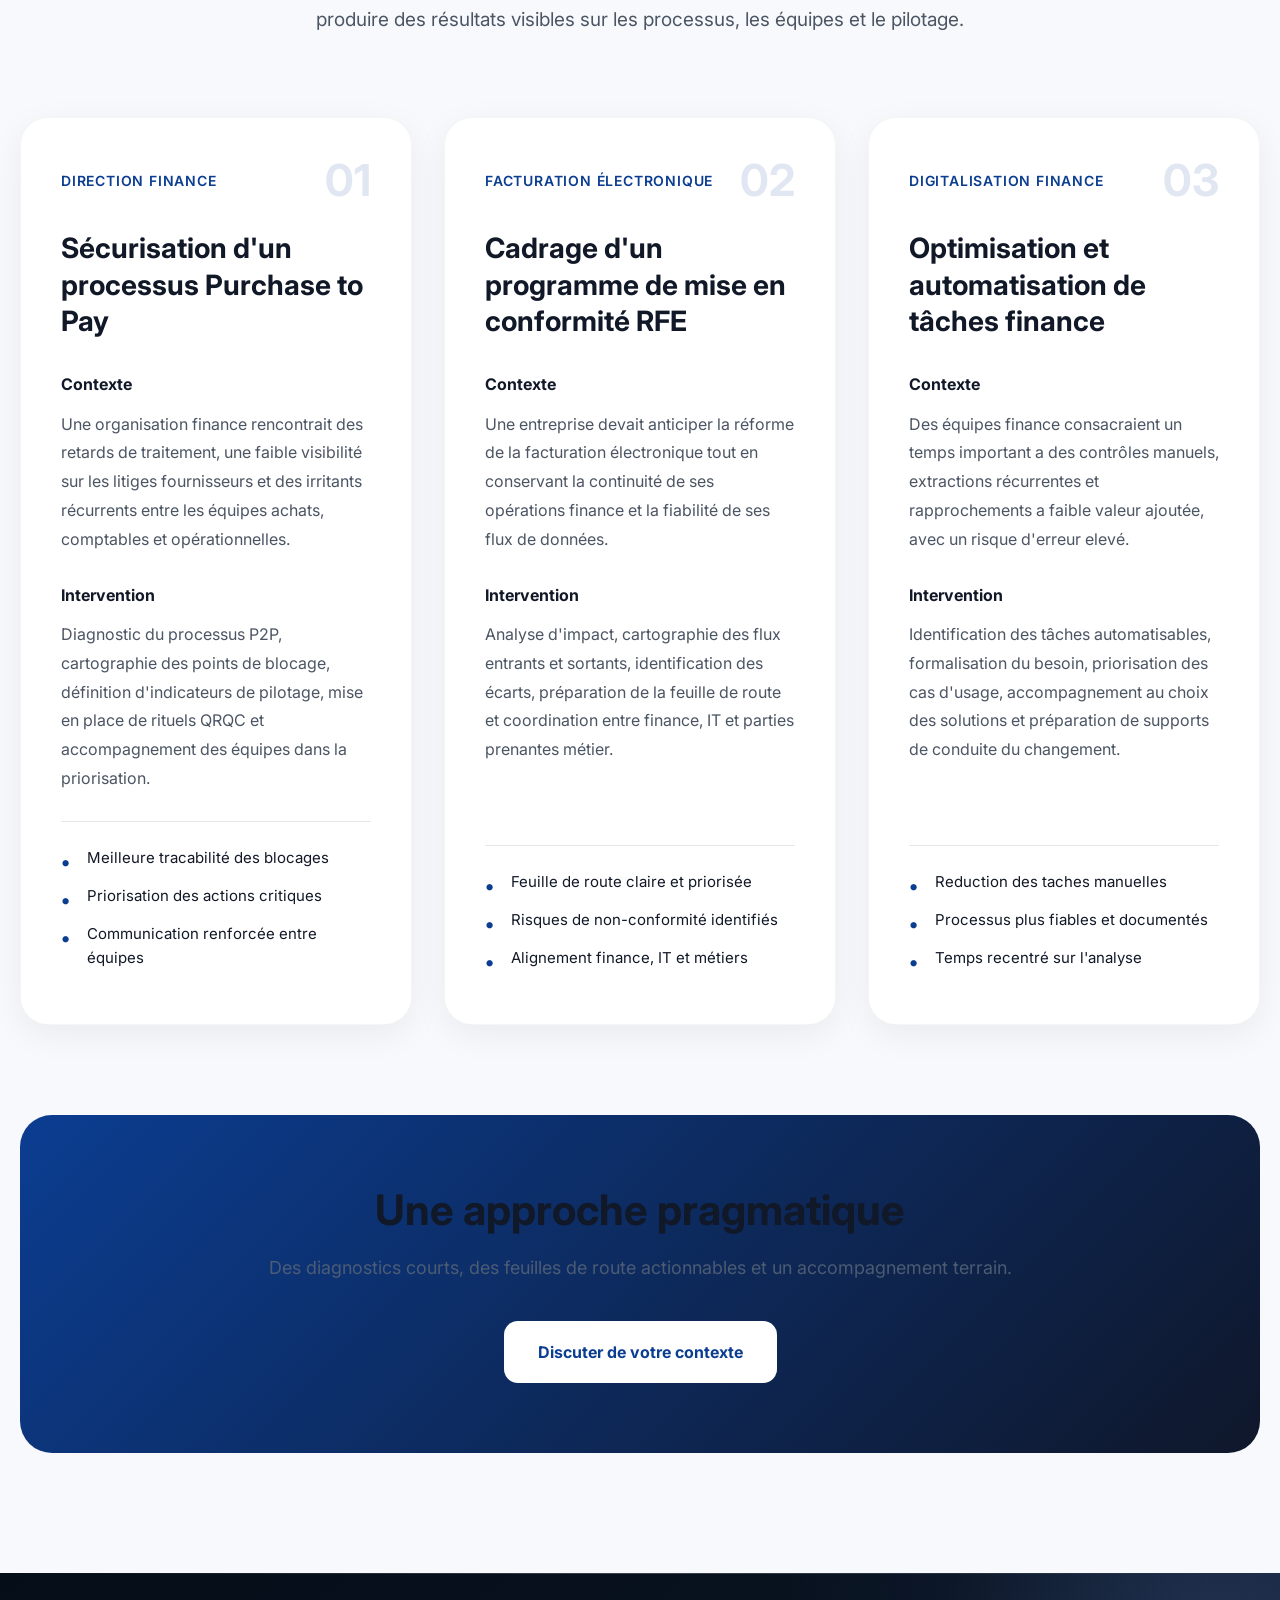
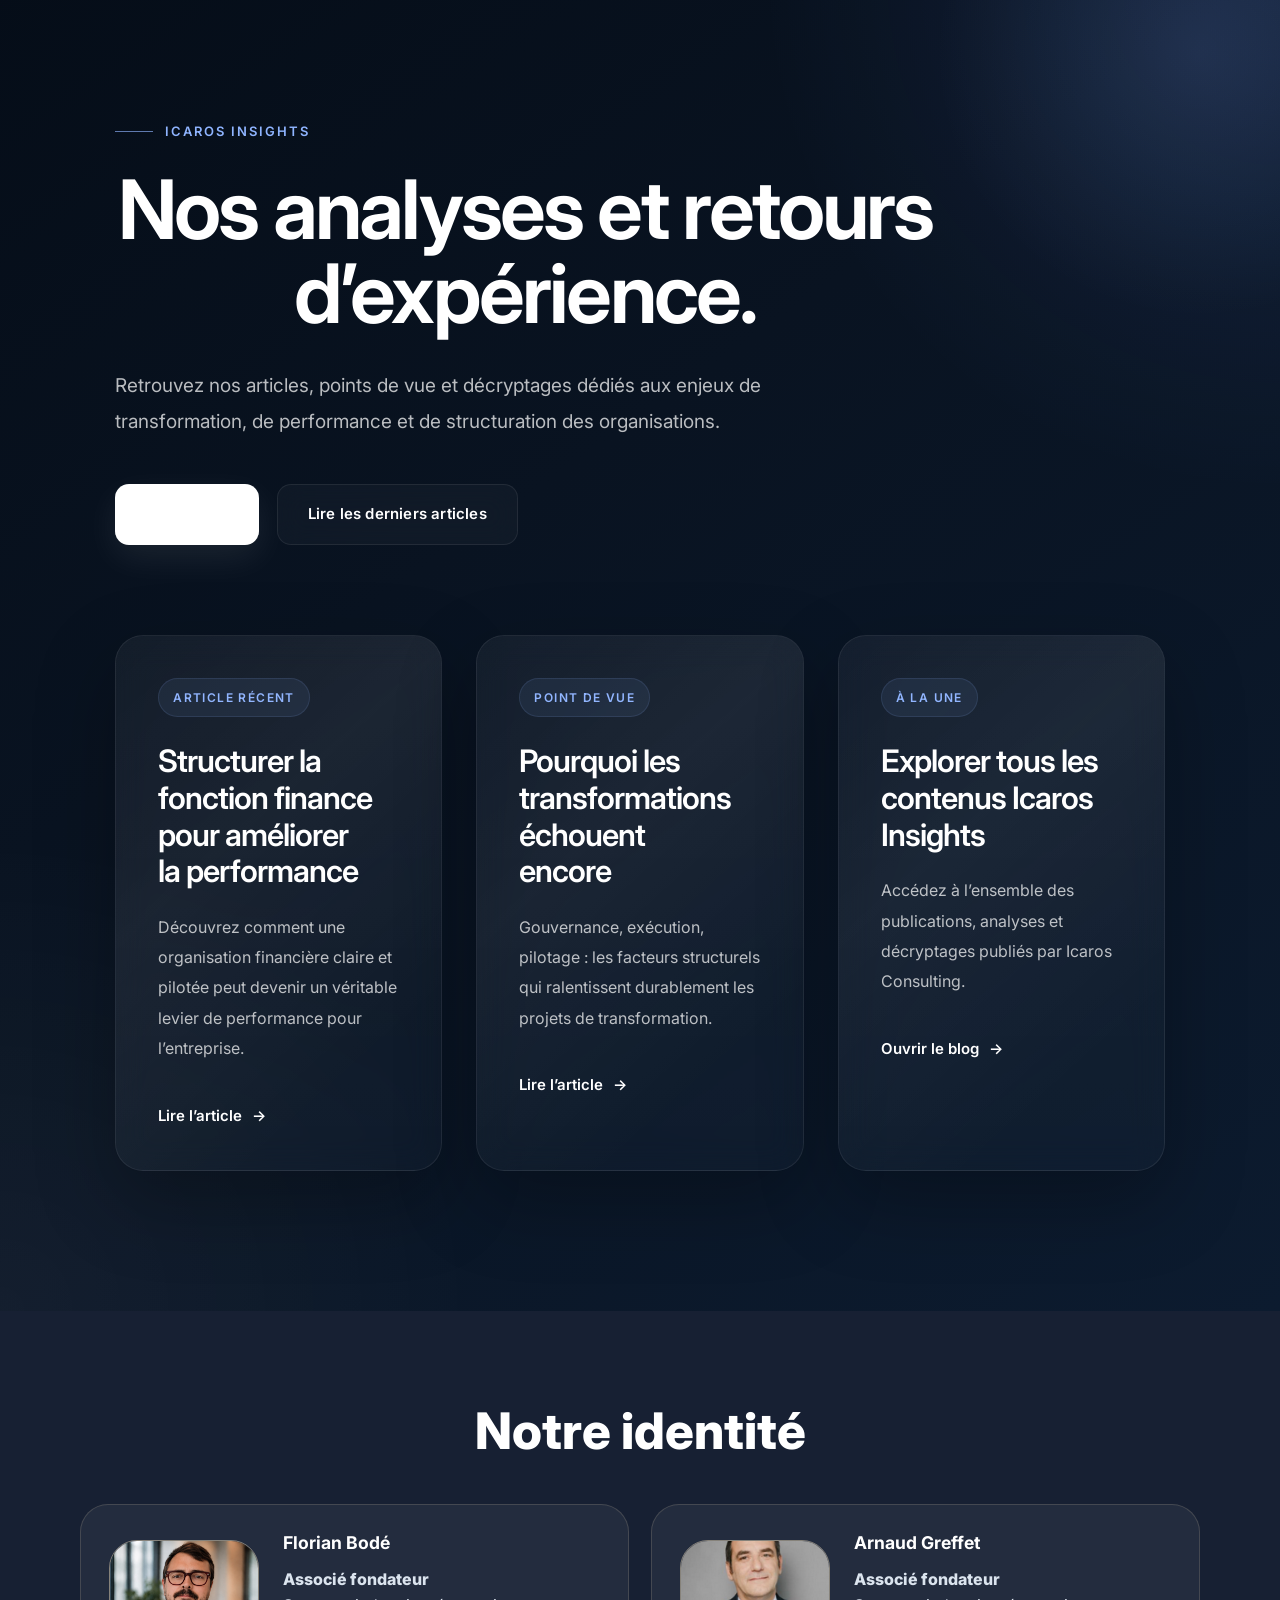
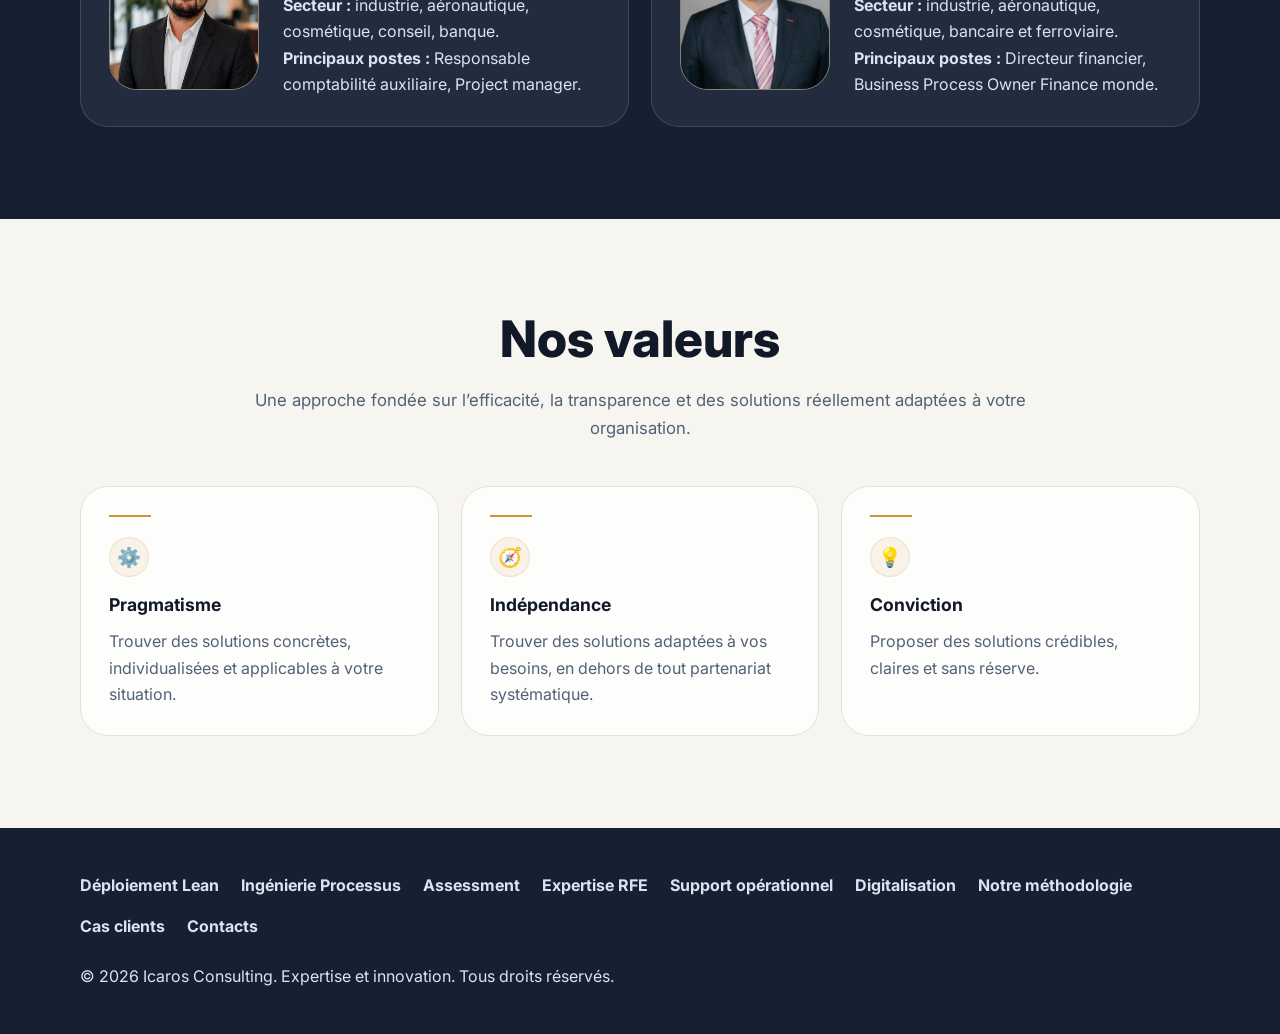
==== commit 860ee8ac: "index.html" ====
--- a/index.html
+++ b/index.html
@@ -77,6 +77,11 @@
         <li><a href="/methodologie.html">Notre méthodologie</a></li>
         <li><a href="/#identite">Notre identité</a></li>
         <li><a href="/#valeurs">Nos valeurs</a></li>
+        <li>
+    <a href="https://www.linkedin.com/company/icaros-consulting-fr"
+       target="_blank"
+       rel="stylesheet" href="https://cdnjs.cloudflare.com/ajax/libs/font-awesome/...">
+      LinkedIn
       </ul>
       <a href="/contact.html" class="nav-contact">Contacts</a>
     </nav>
@@ -267,7 +272,7 @@
         <div class="insights-actions">
 
             <a 
-                href="https://icaros-insights.hashnode.dev/" 
+                href="https://icaros-insights.hashnode.dev" 
                 target="_blank"
                 rel="noopener noreferrer"
                 class="insights-btn insights-btn-primary"
@@ -276,7 +281,7 @@
             </a>
 
             <a 
-                href="https://icaros-insights.hashnode.dev/" 
+                href="https://icaros-insights.hashnode.dev" 
                 target="_blank"
                 rel="noopener noreferrer"
                 class="insights-btn insights-btn-secondary"
@@ -308,7 +313,7 @@
             </p>
 
             <a 
-                href="https://icaros-insights.hashnode.dev/" 
+                href="https://icaros-insights.hashnode.dev" 
                 target="_blank"
                 rel="noopener noreferrer"
                 class="insight-link"
@@ -335,7 +340,7 @@
             </p>
 
             <a 
-                href="https://icaros-insights.hashnode.dev/" 
+                href="https://icaros-insights.hashnode.dev" 
                 target="_blank"
                 rel="noopener noreferrer"
                 class="insight-link"
@@ -362,7 +367,7 @@
             </p>
 
             <a 
-                href="https://icaros-insights.hashnode.dev/" 
+                href="https://icaros-insights.hashnode.dev" 
                 target="_blank"
                 rel="noopener noreferrer"
                 class="insight-link"
--- a/style.css
+++ b/style.css
@@ -170,9 +170,9 @@
 
 .hero h1,
 .page-hero h1 {
-  max-width: 780px;
+  max-width: 720px;
   color: inherit;
-  font-size: clamp(2.6rem, 6vw, 5.2rem);
+  font-size: clamp(2.25rem, 4.8vw, 4.25rem);
   line-height: 1.04;
   font-weight: 800;
 }
@@ -1592,12 +1592,9 @@
 }
 
 .insights-description {
-
     font-size: 19px;
     line-height: 1.9;
-
-    color: var(--text-secondary);
-
+    color: rgba(255, 255, 255, 0.78);
     max-width: 720px;
 }
 
@@ -1805,15 +1802,15 @@
 }
 
 .insight-card h3 {
-
     font-size: 31px;
     line-height: 1.18;
     letter-spacing: -1px;
     font-weight: 600;
 
     margin-bottom: 22px;
-
     max-width: 90%;
+
+    color: #ffffff;
 }
 
 .insight-card p {
@@ -1922,3 +1919,26 @@
         padding: 28px;
     }
 }
+
+
+/* Texte principal */
+.icaros-insights h1,
+.icaros-insights h2,
+.icaros-insights h3 {
+    color: #ffffff;
+}
+
+/* Texte secondaire (lisibilité premium) */
+.icaros-insights p {
+    color: rgba(255, 255, 255, 0.72);
+}
+
+/* Labels / tags */
+.icaros-insights .insight-tag,
+.icaros-insights .insights-label {
+    color: #8fb4ff;
+}
+
+.icaros-insights a {
+    color: #ffffff;
+}
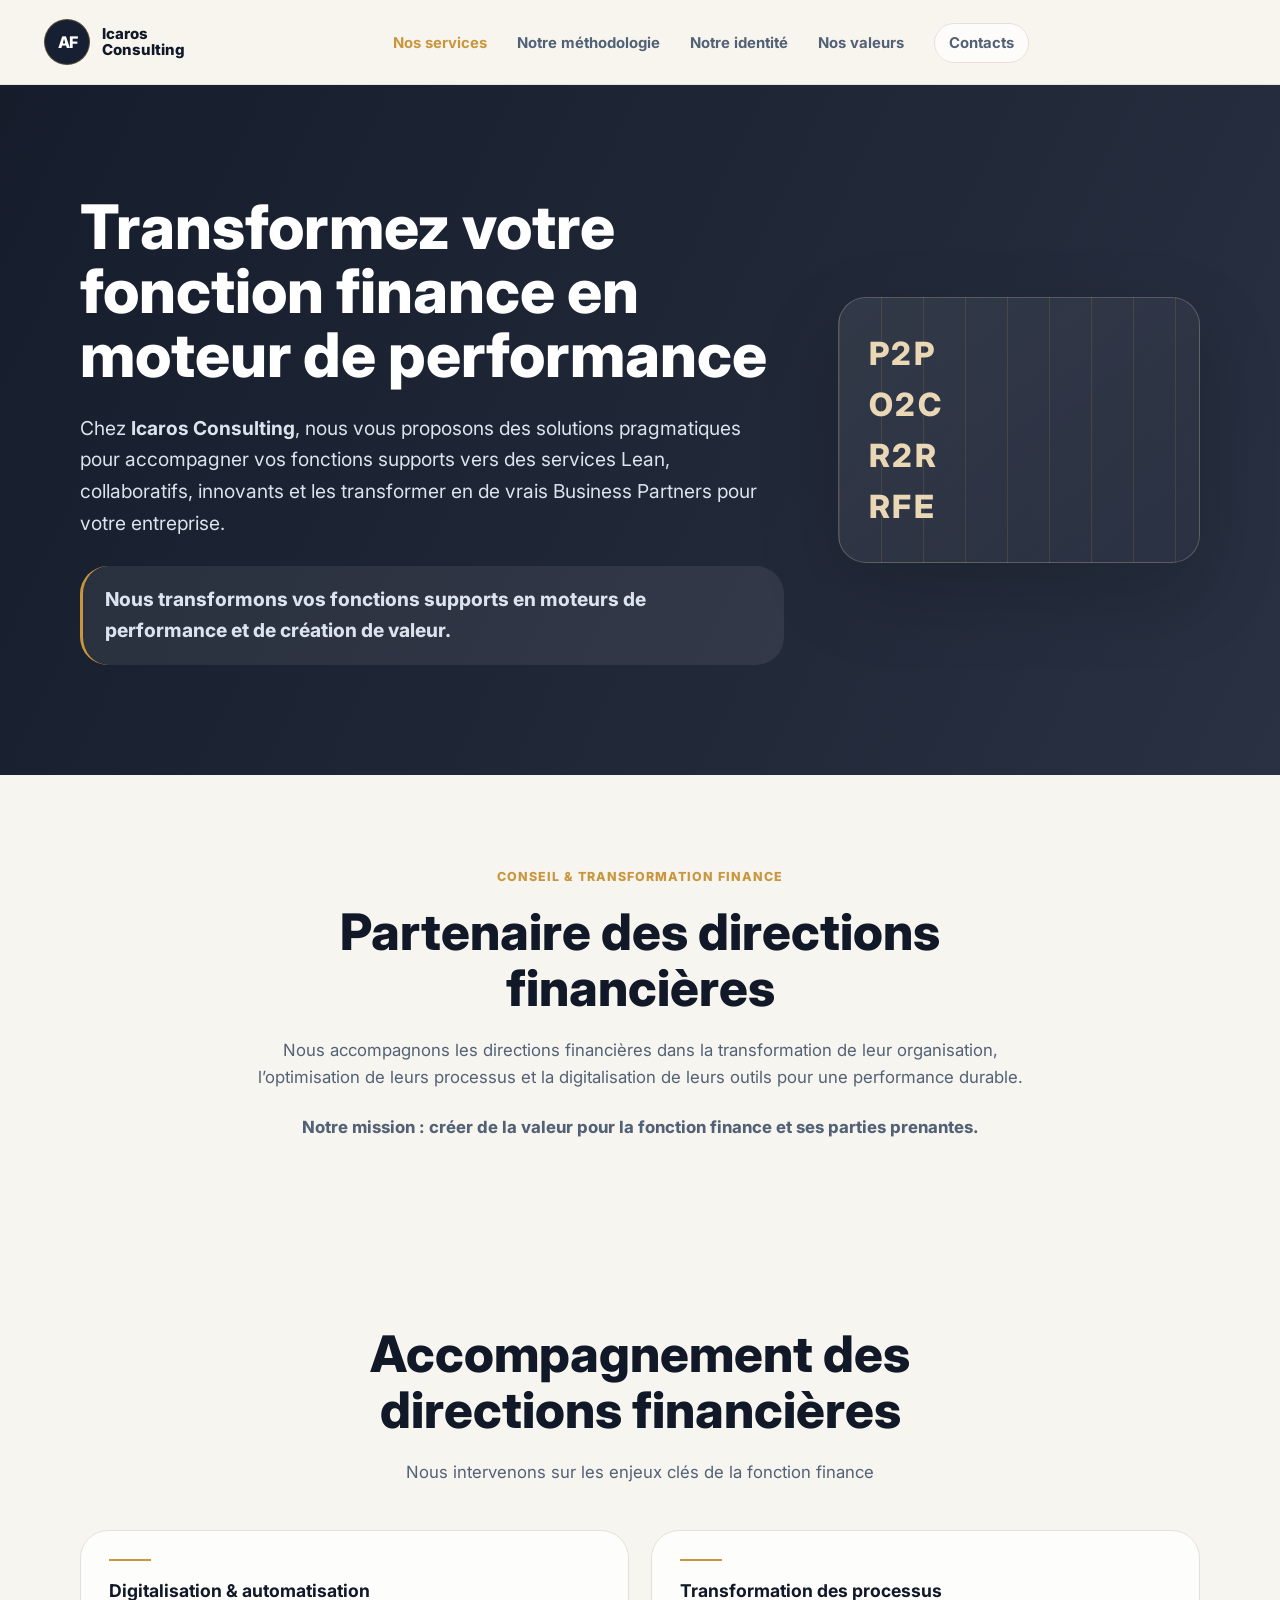
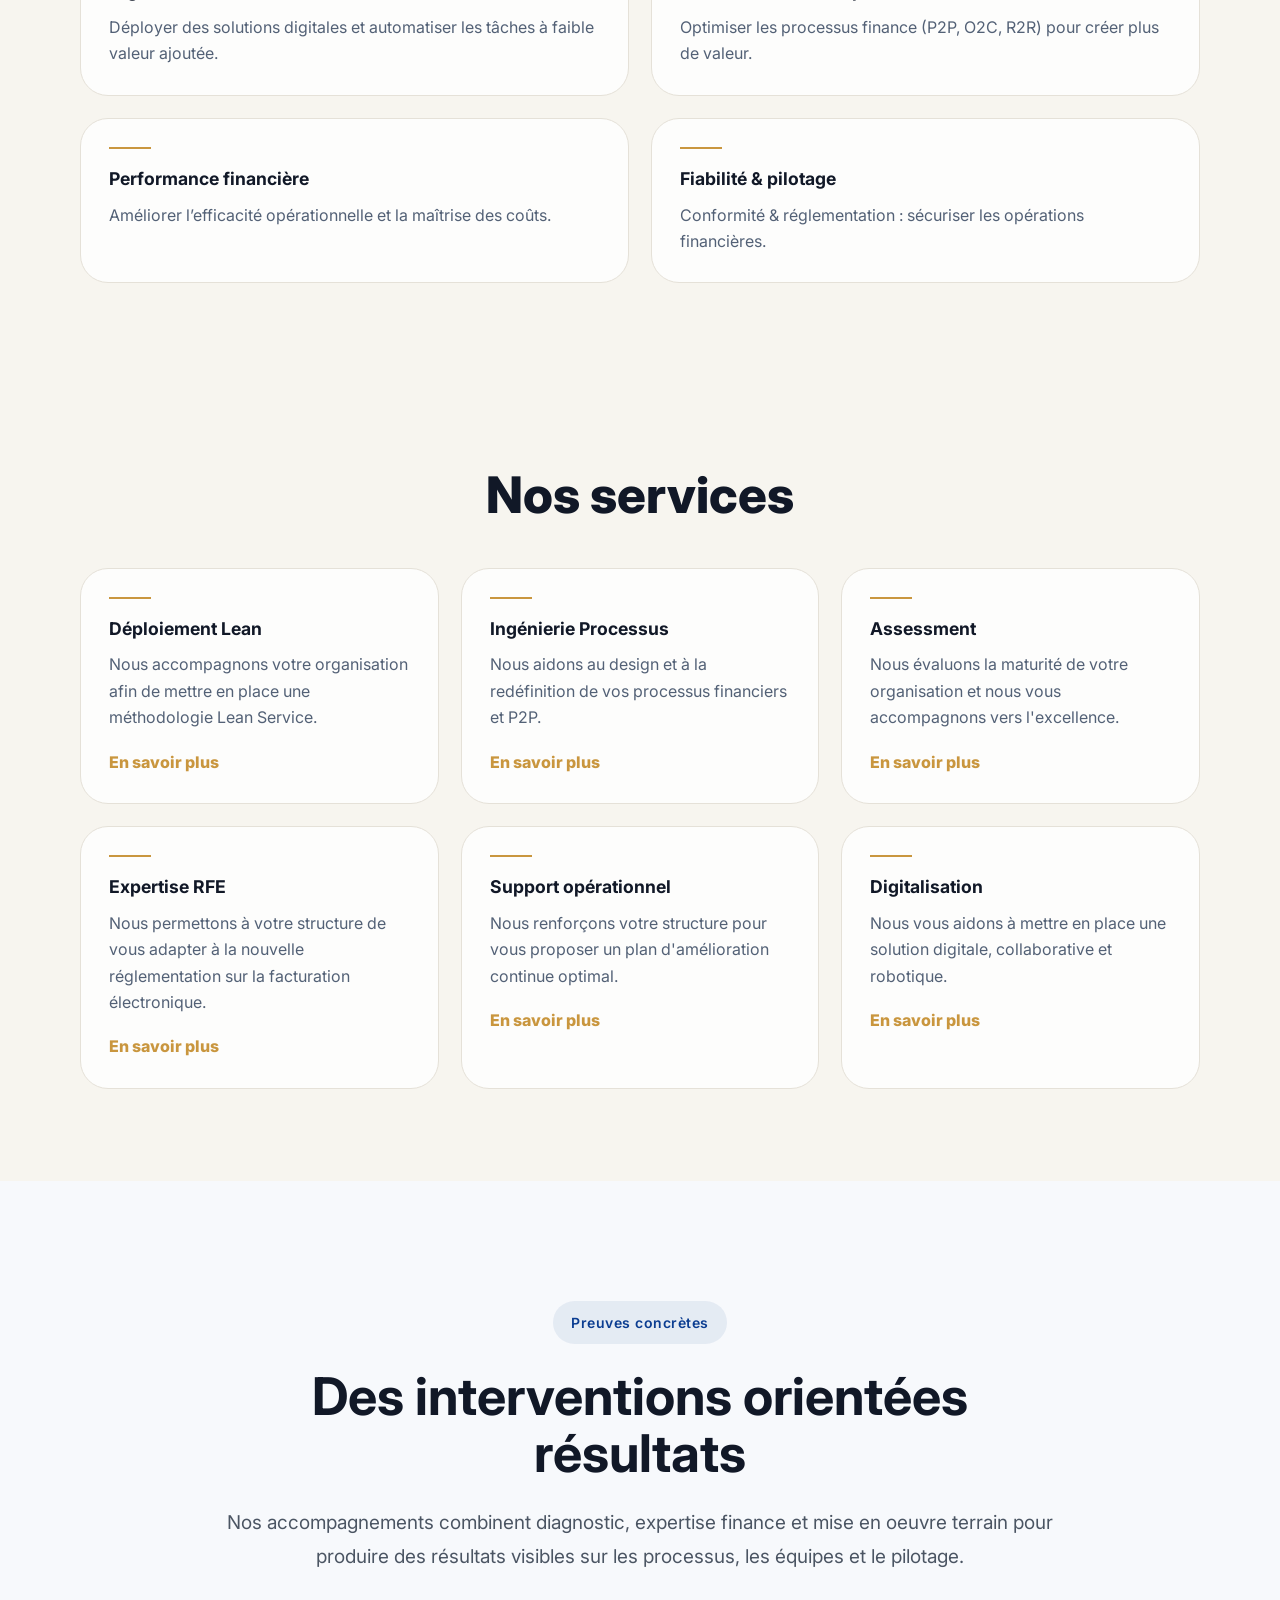
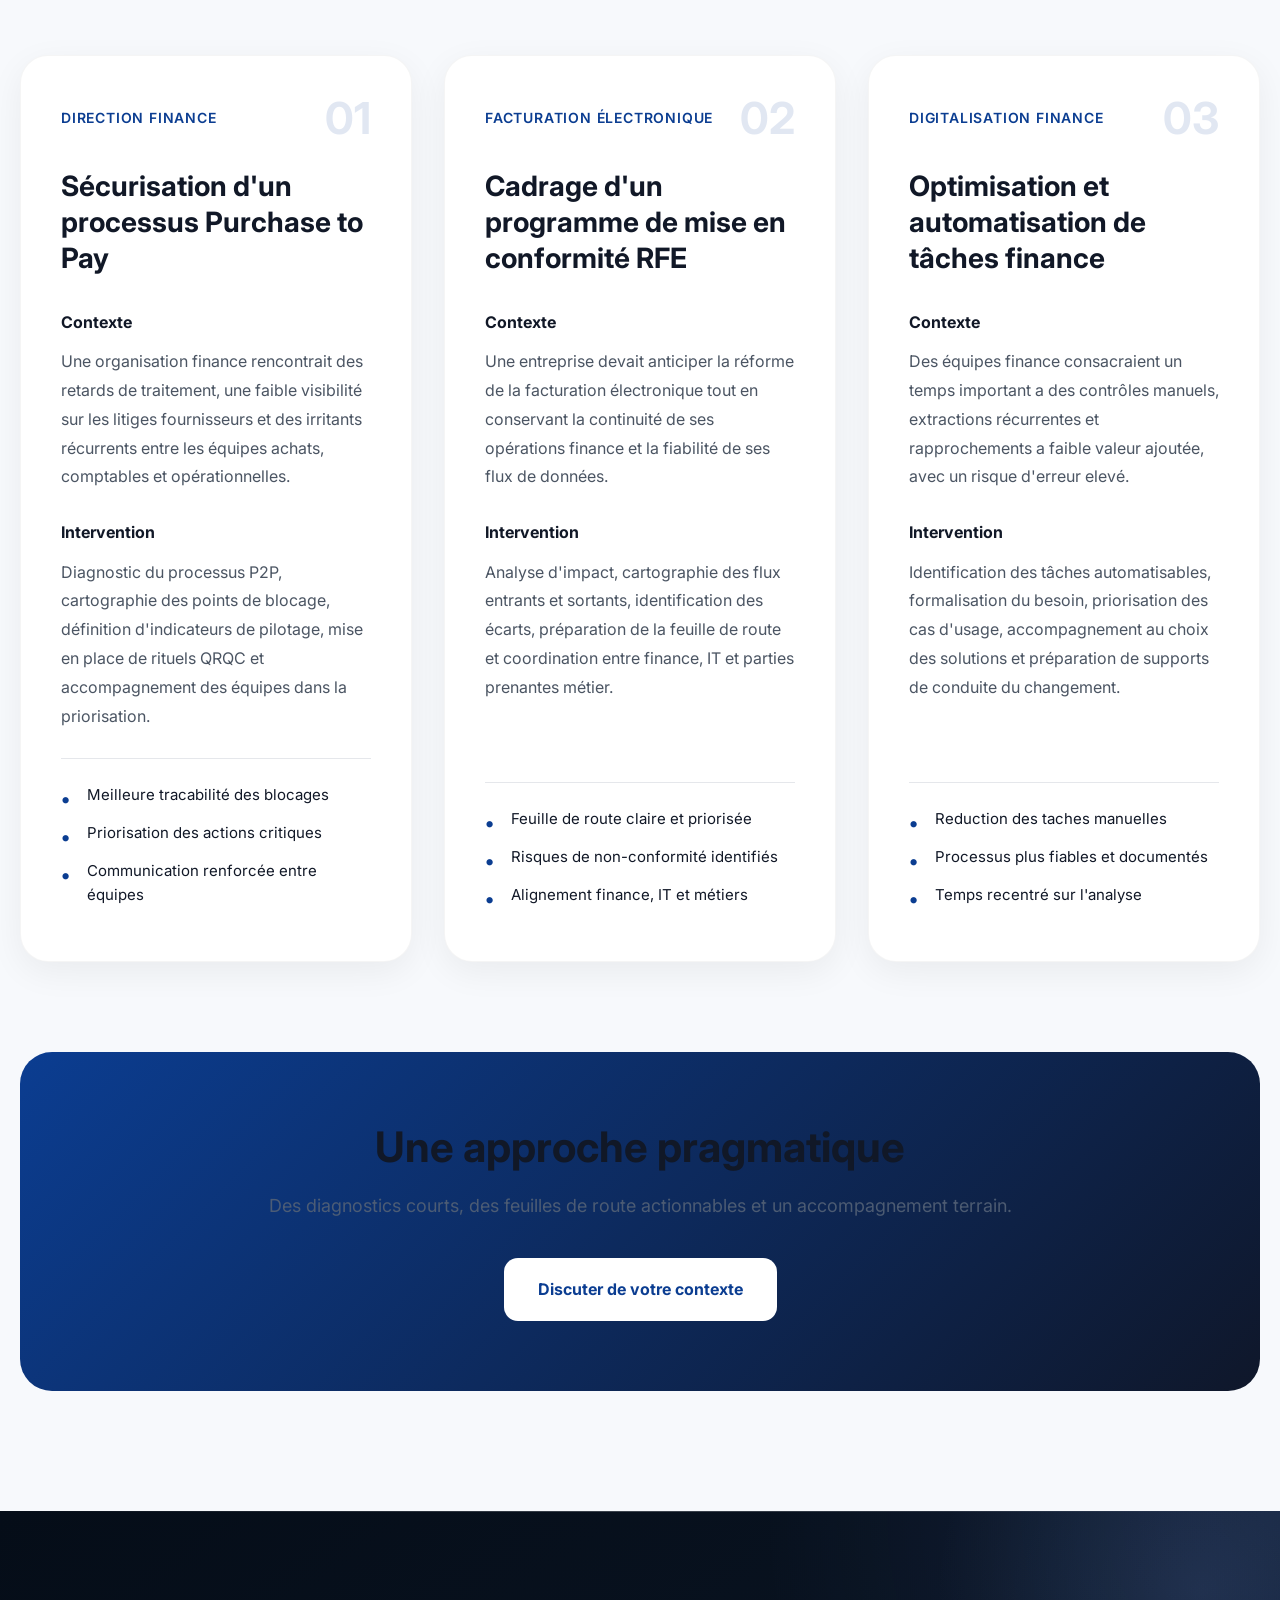
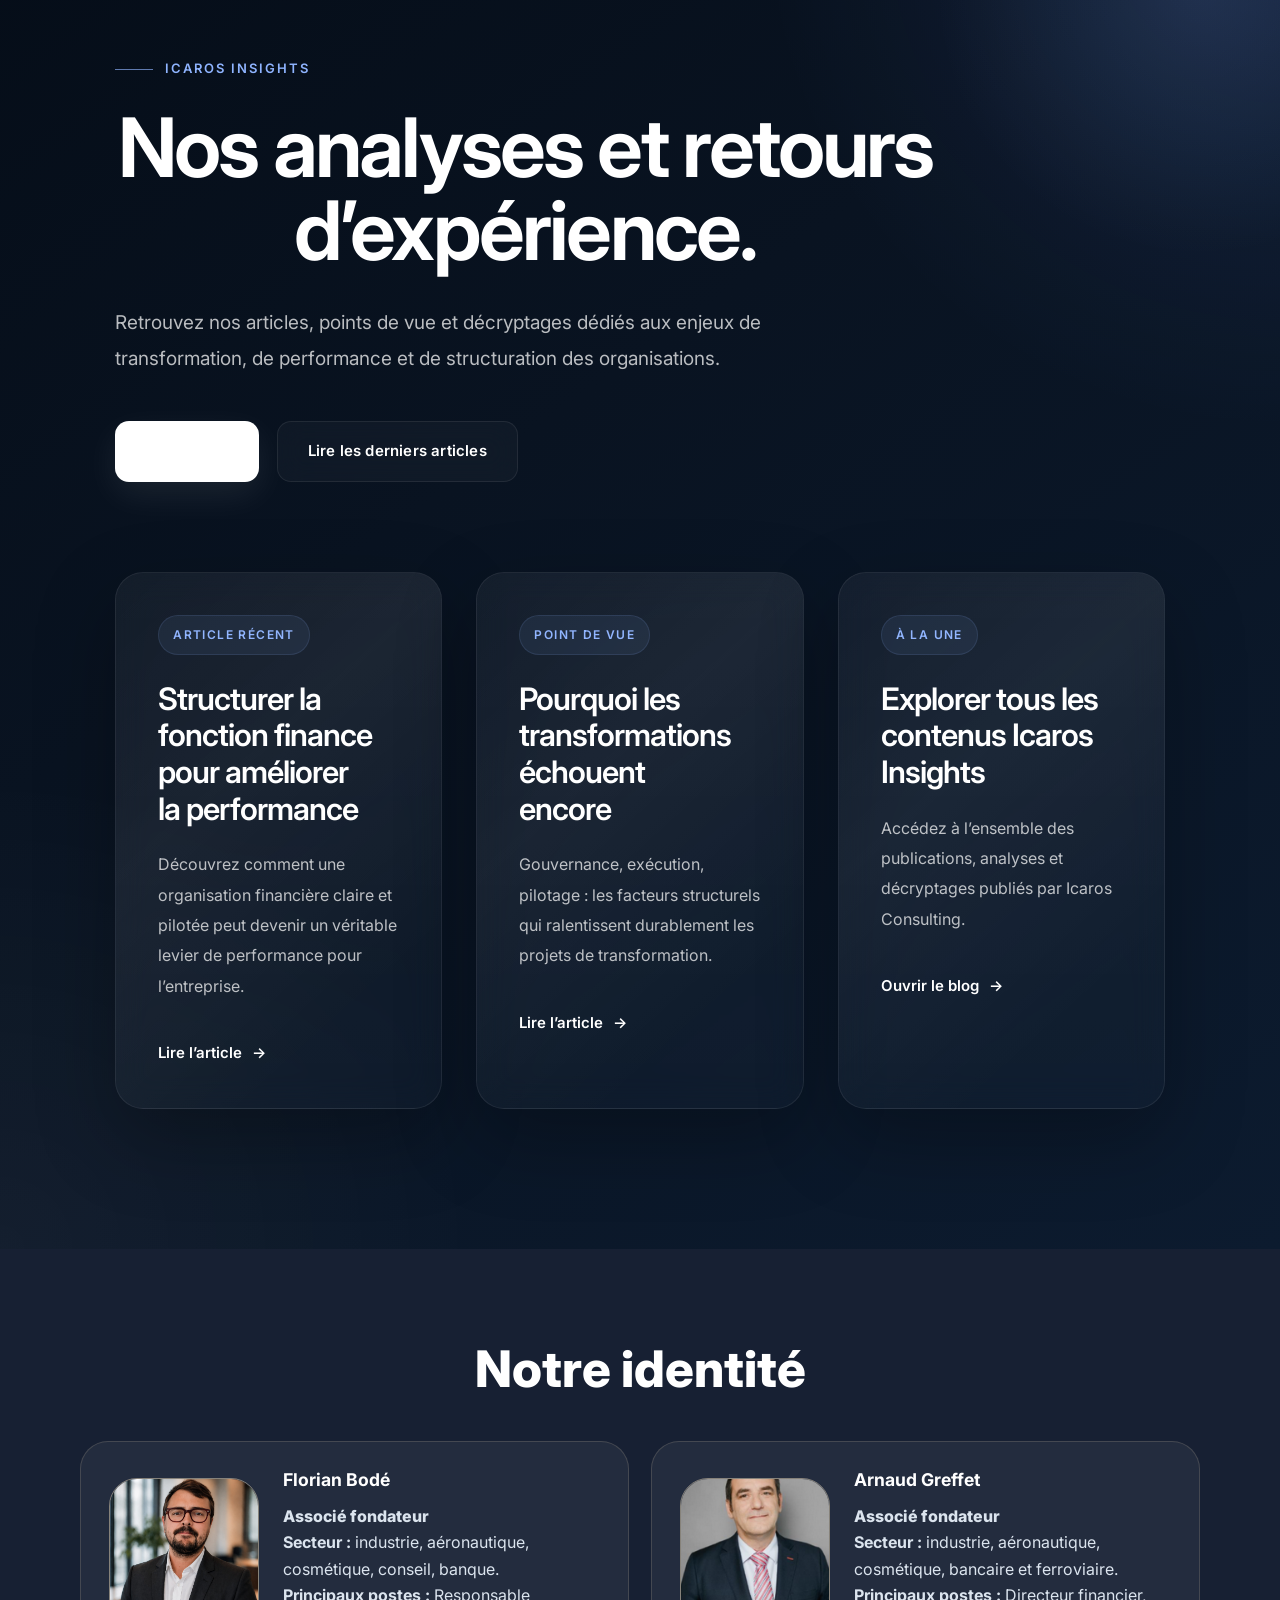
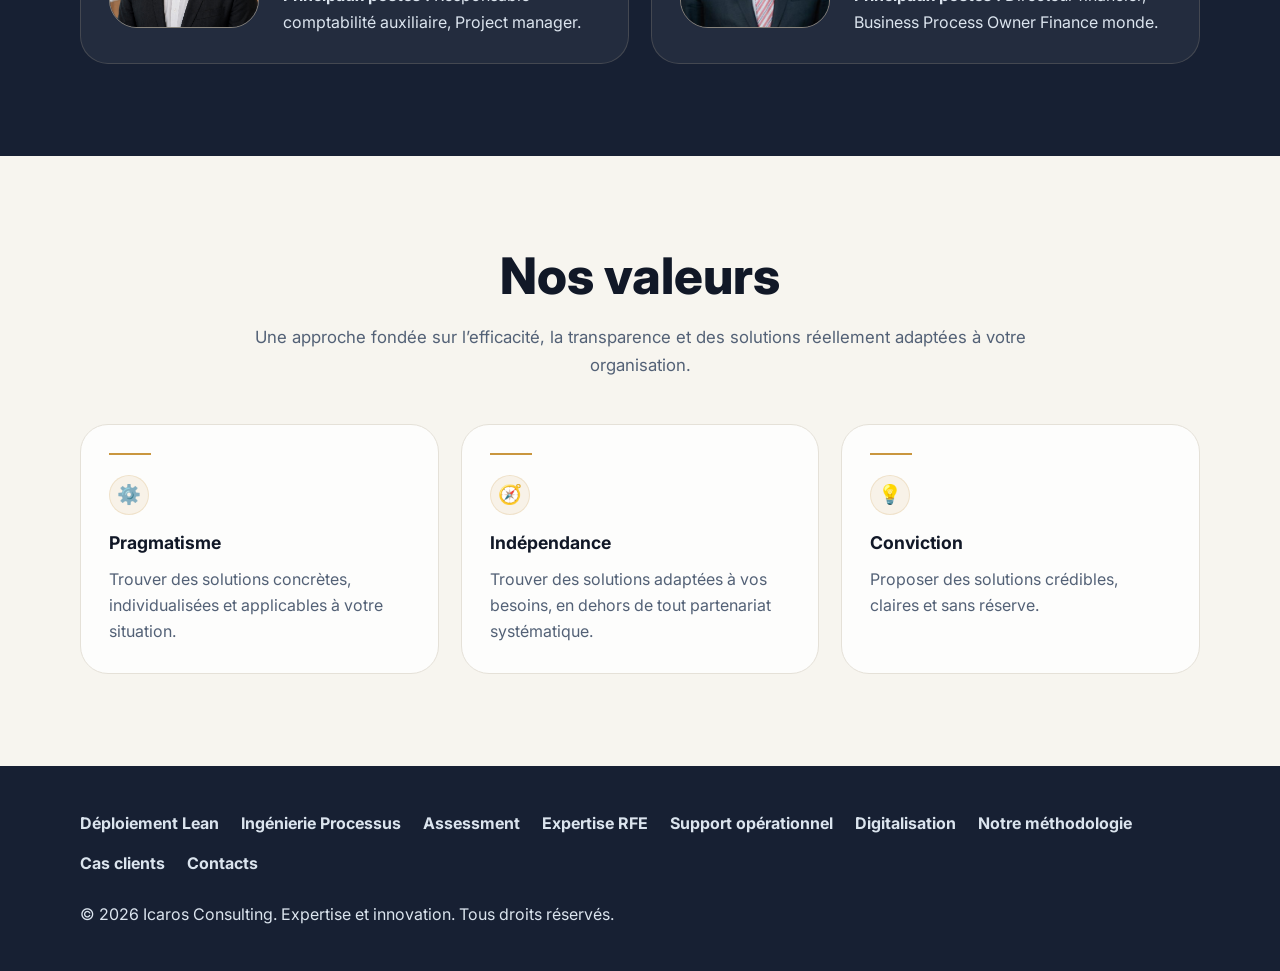
==== commit da0598ca: "index.html" ====
--- a/index.html
+++ b/index.html
@@ -80,7 +80,8 @@
         <li>
     <a href="https://www.linkedin.com/company/icaros-consulting-fr"
        target="_blank"
-       rel="stylesheet" href="https://cdnjs.cloudflare.com/ajax/libs/font-awesome/...">
+       rel="stylesheet"
+  href="https://cdnjs.cloudflare.com/ajax/libs/font-awesome/6.5.0/css/all.min.css"
       LinkedIn
       </ul>
       <a href="/contact.html" class="nav-contact">Contacts</a>
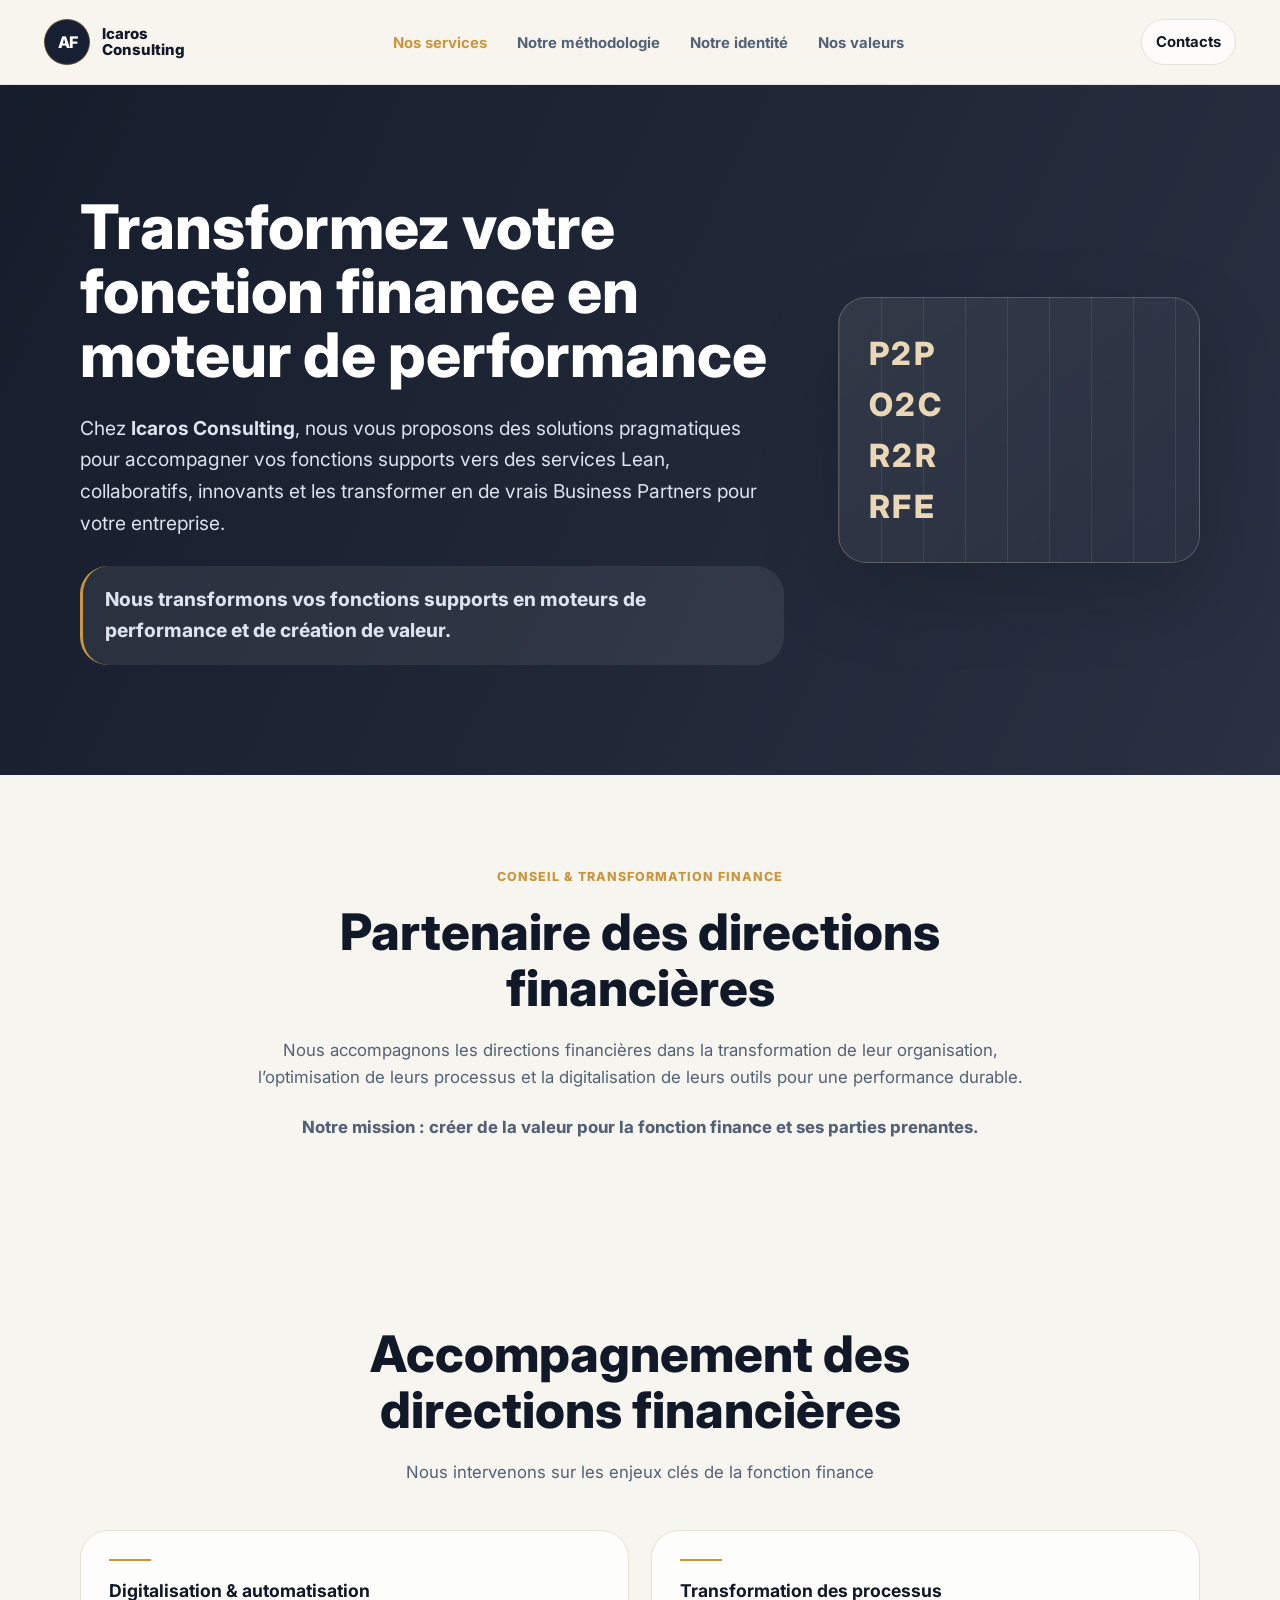
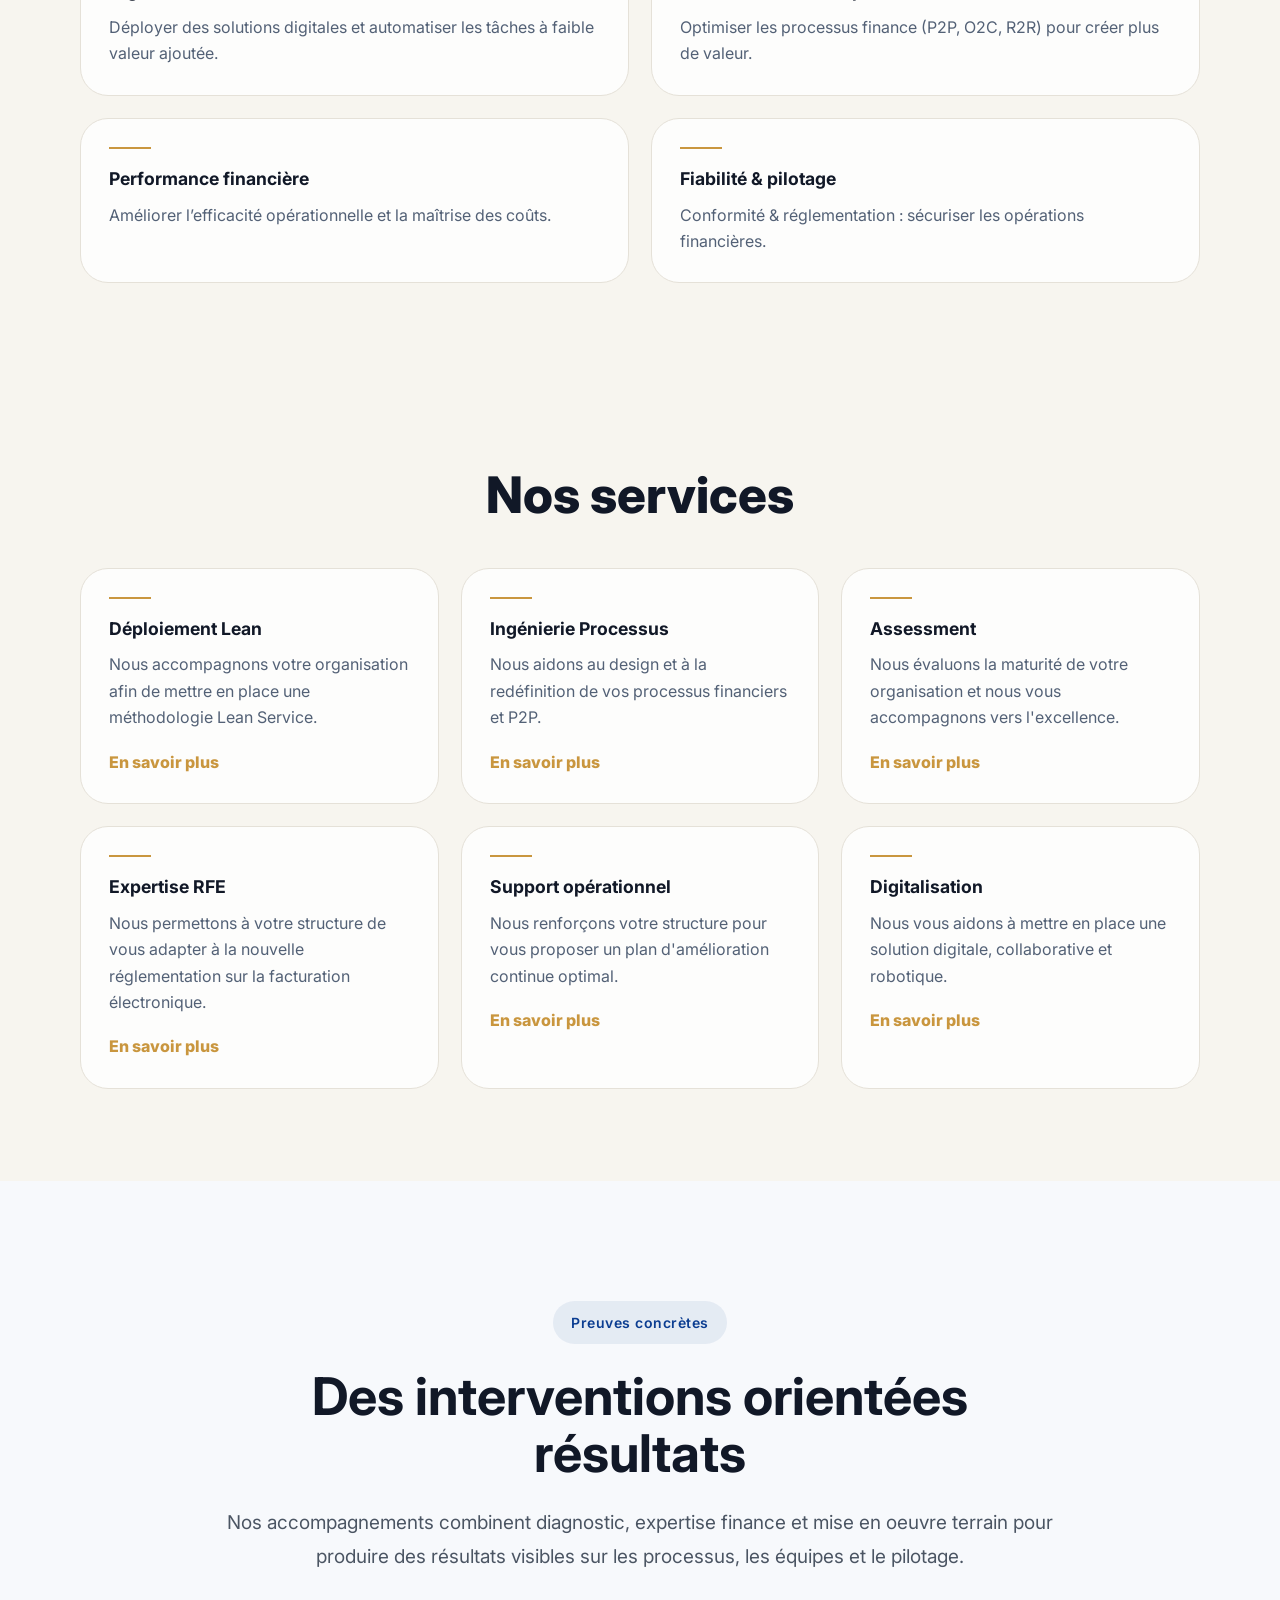
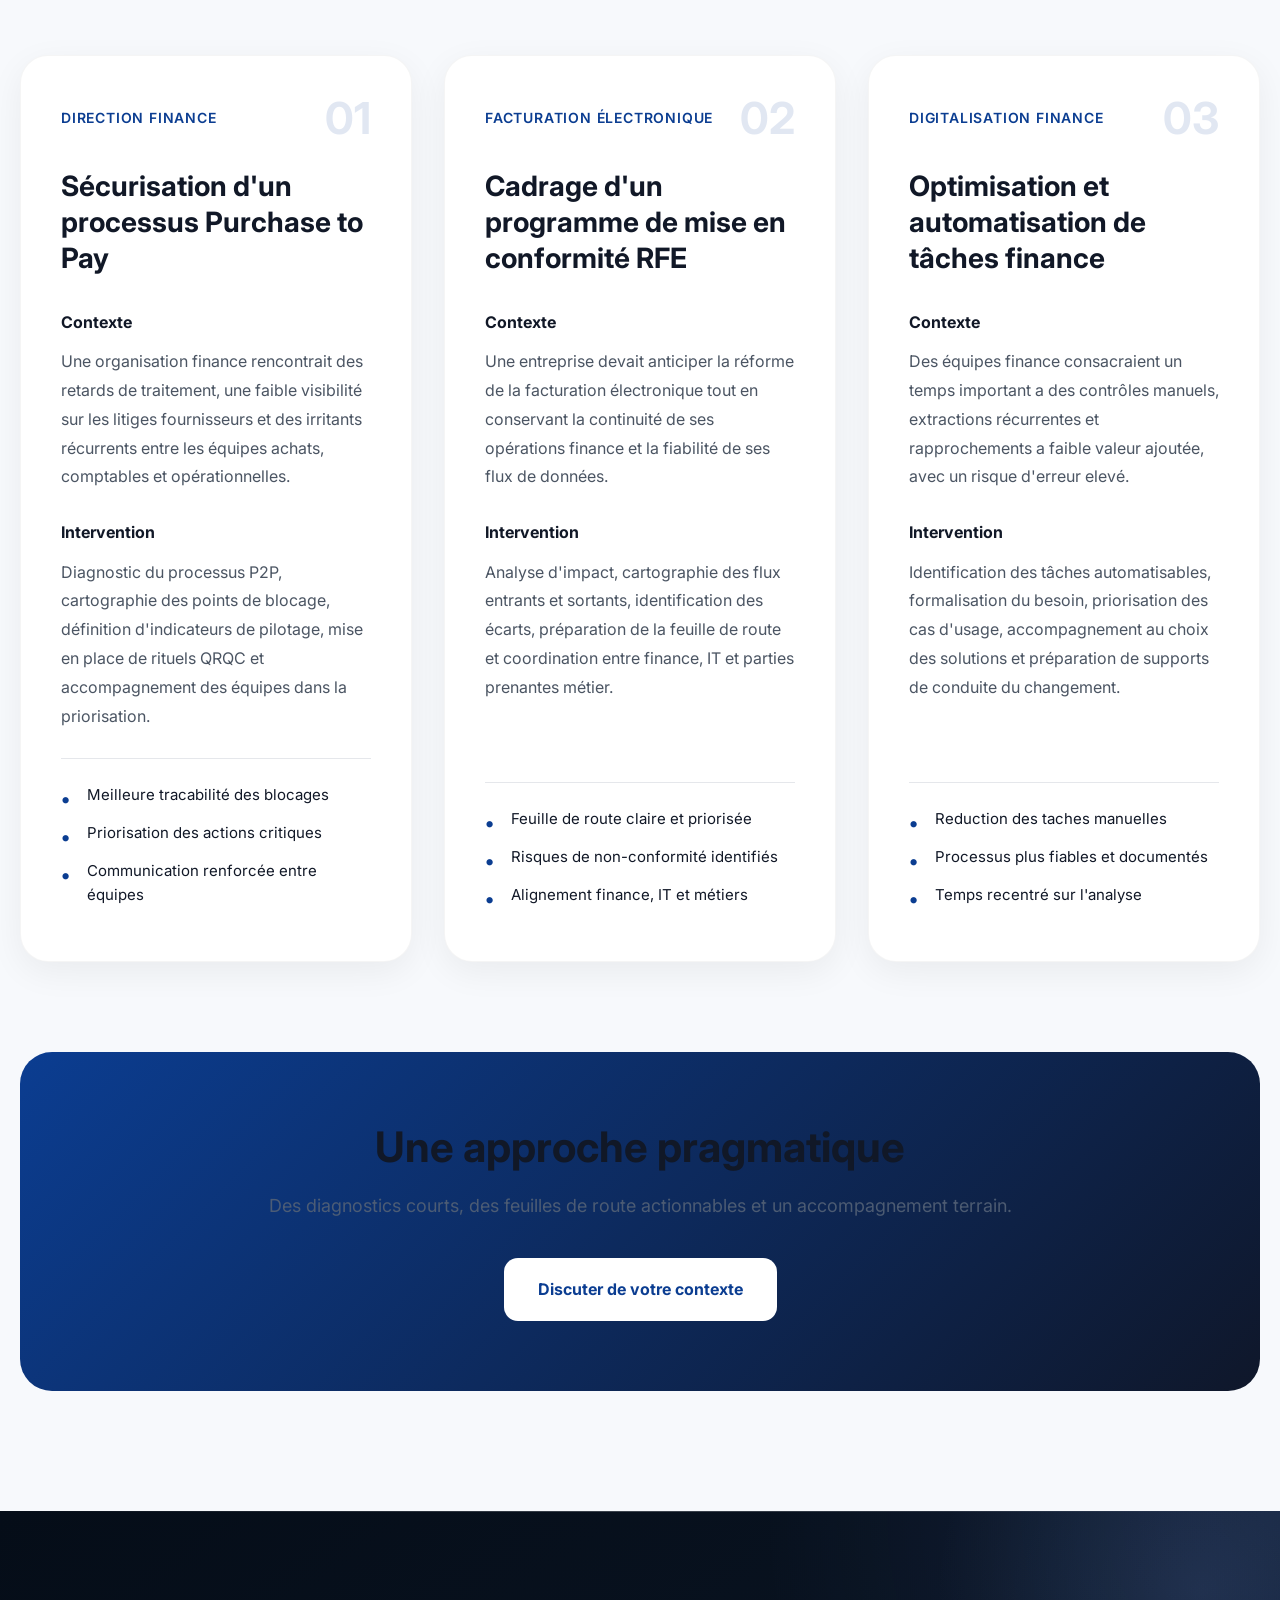
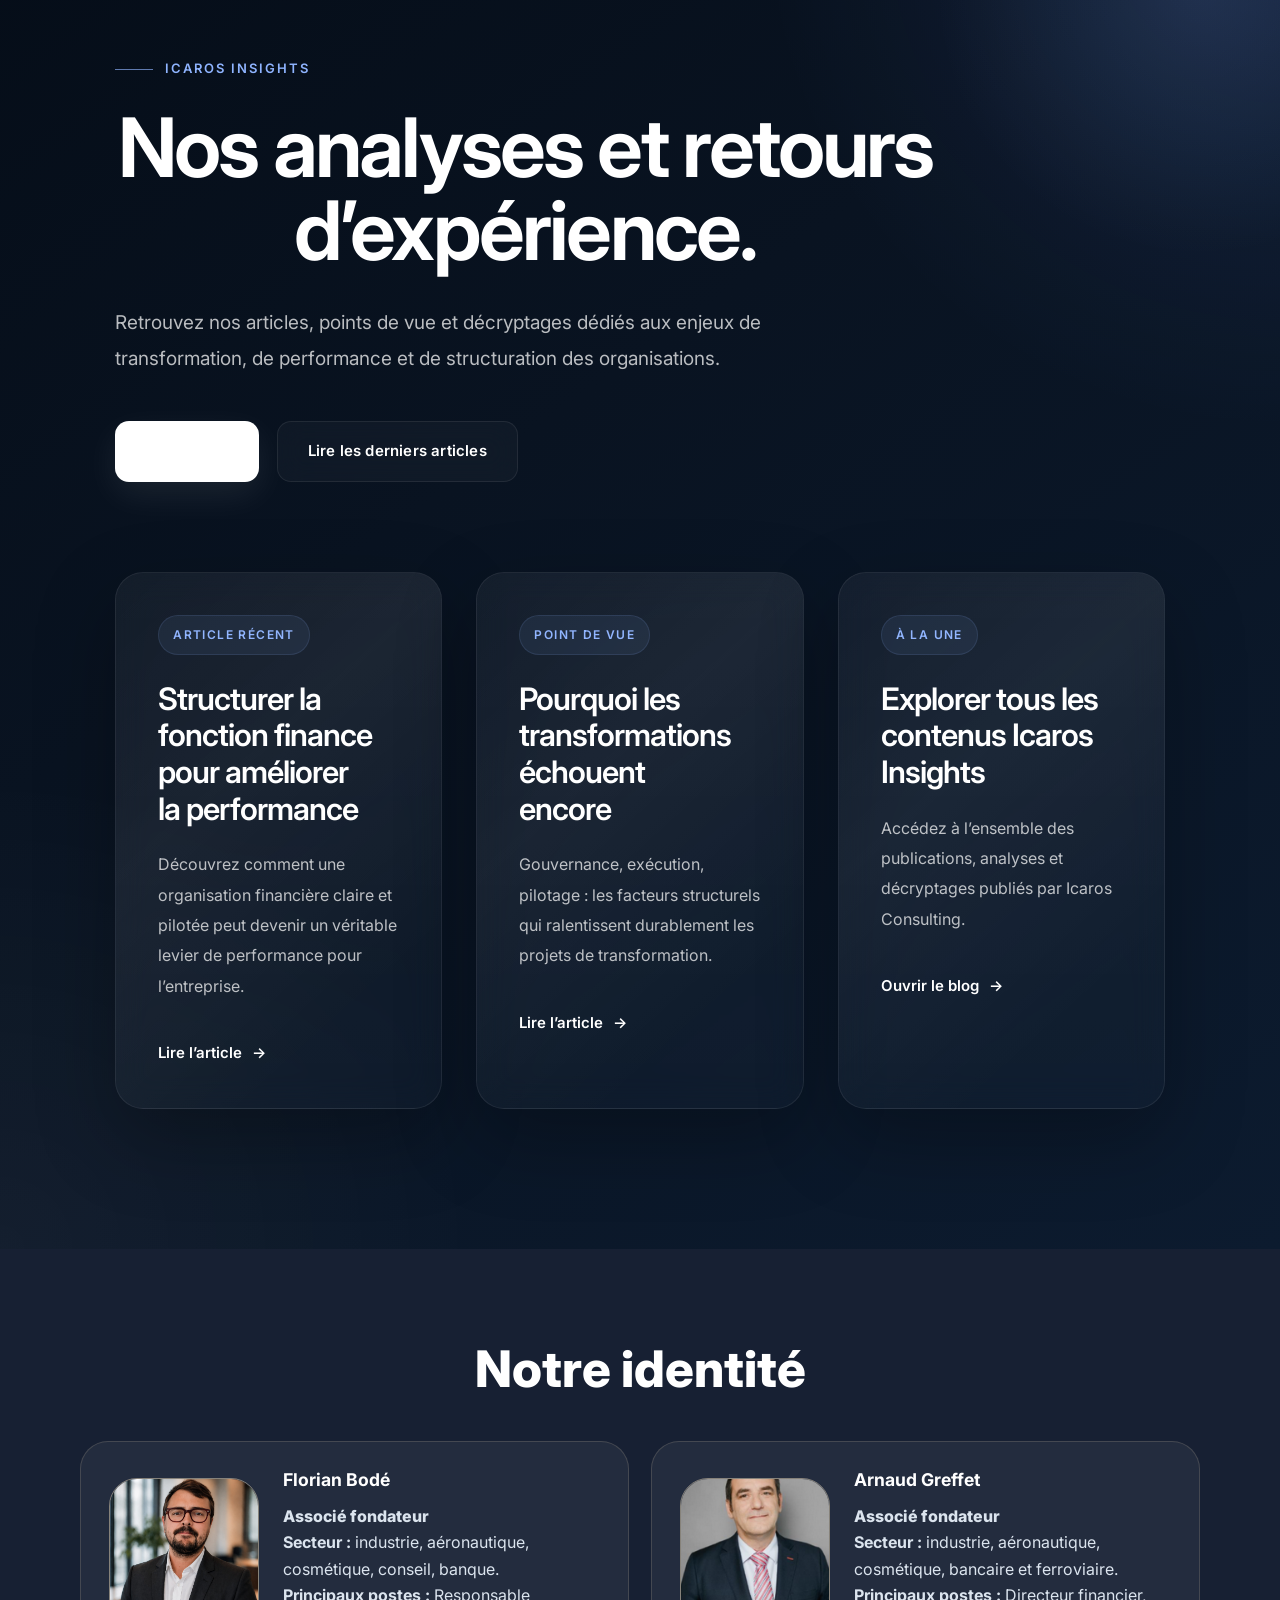
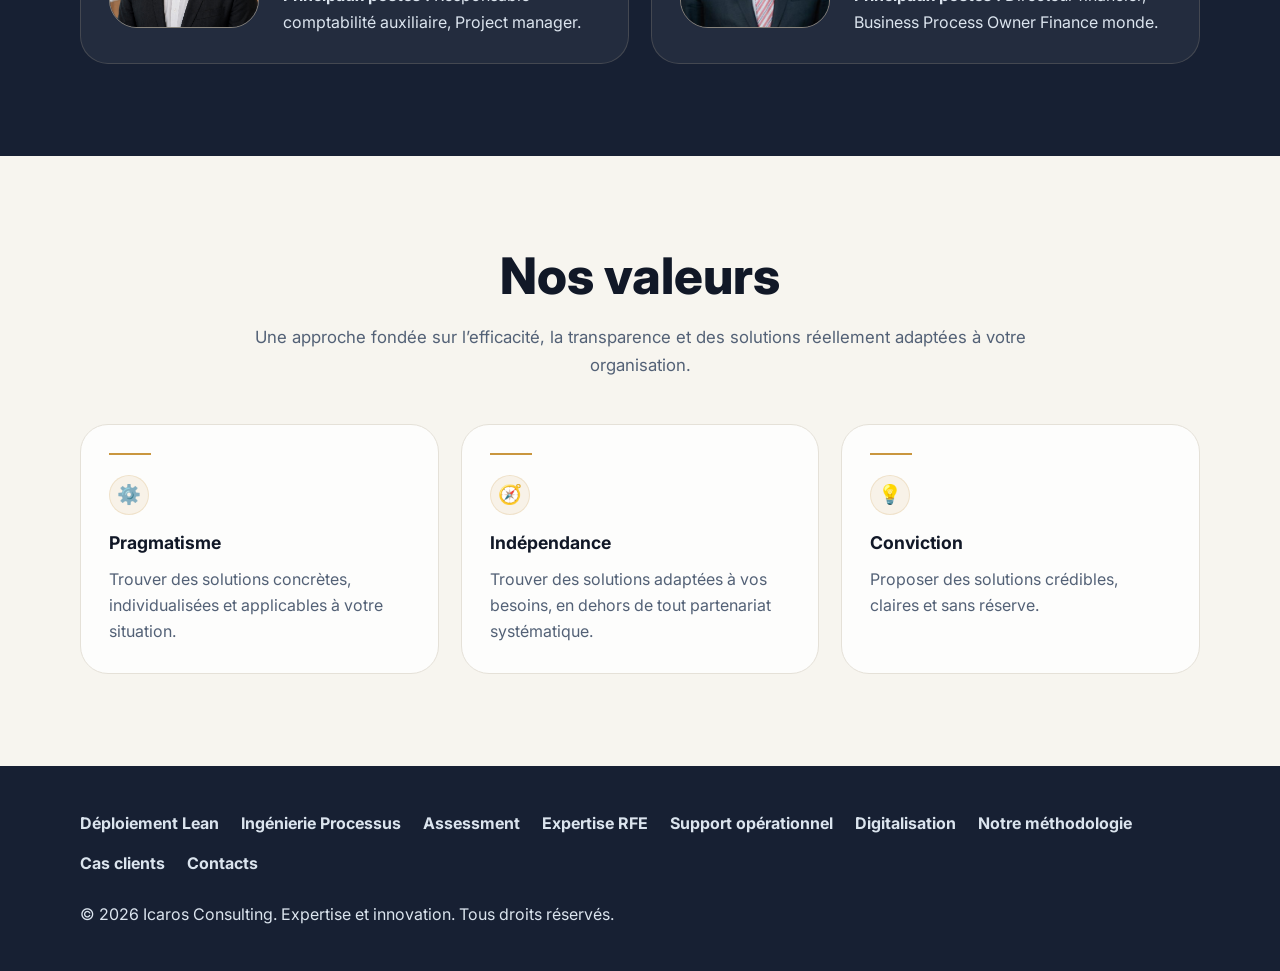
==== commit f873a7ed: "index.html" ====
--- a/index.html
+++ b/index.html
@@ -80,10 +80,12 @@
         <li>
     <a href="https://www.linkedin.com/company/icaros-consulting-fr"
        target="_blank"
-       rel="stylesheet"
-  href="https://cdnjs.cloudflare.com/ajax/libs/font-awesome/6.5.0/css/all.min.css"
-      LinkedIn
-      </ul>
+       rel="noopener noreferrer"
+       aria-label="LinkedIn Icaros Consulting">
+      <i class="fa-brands fa-linkedin"></i>
+    </a>
+  </li>
+</ul>
       <a href="/contact.html" class="nav-contact">Contacts</a>
     </nav>
   </header>
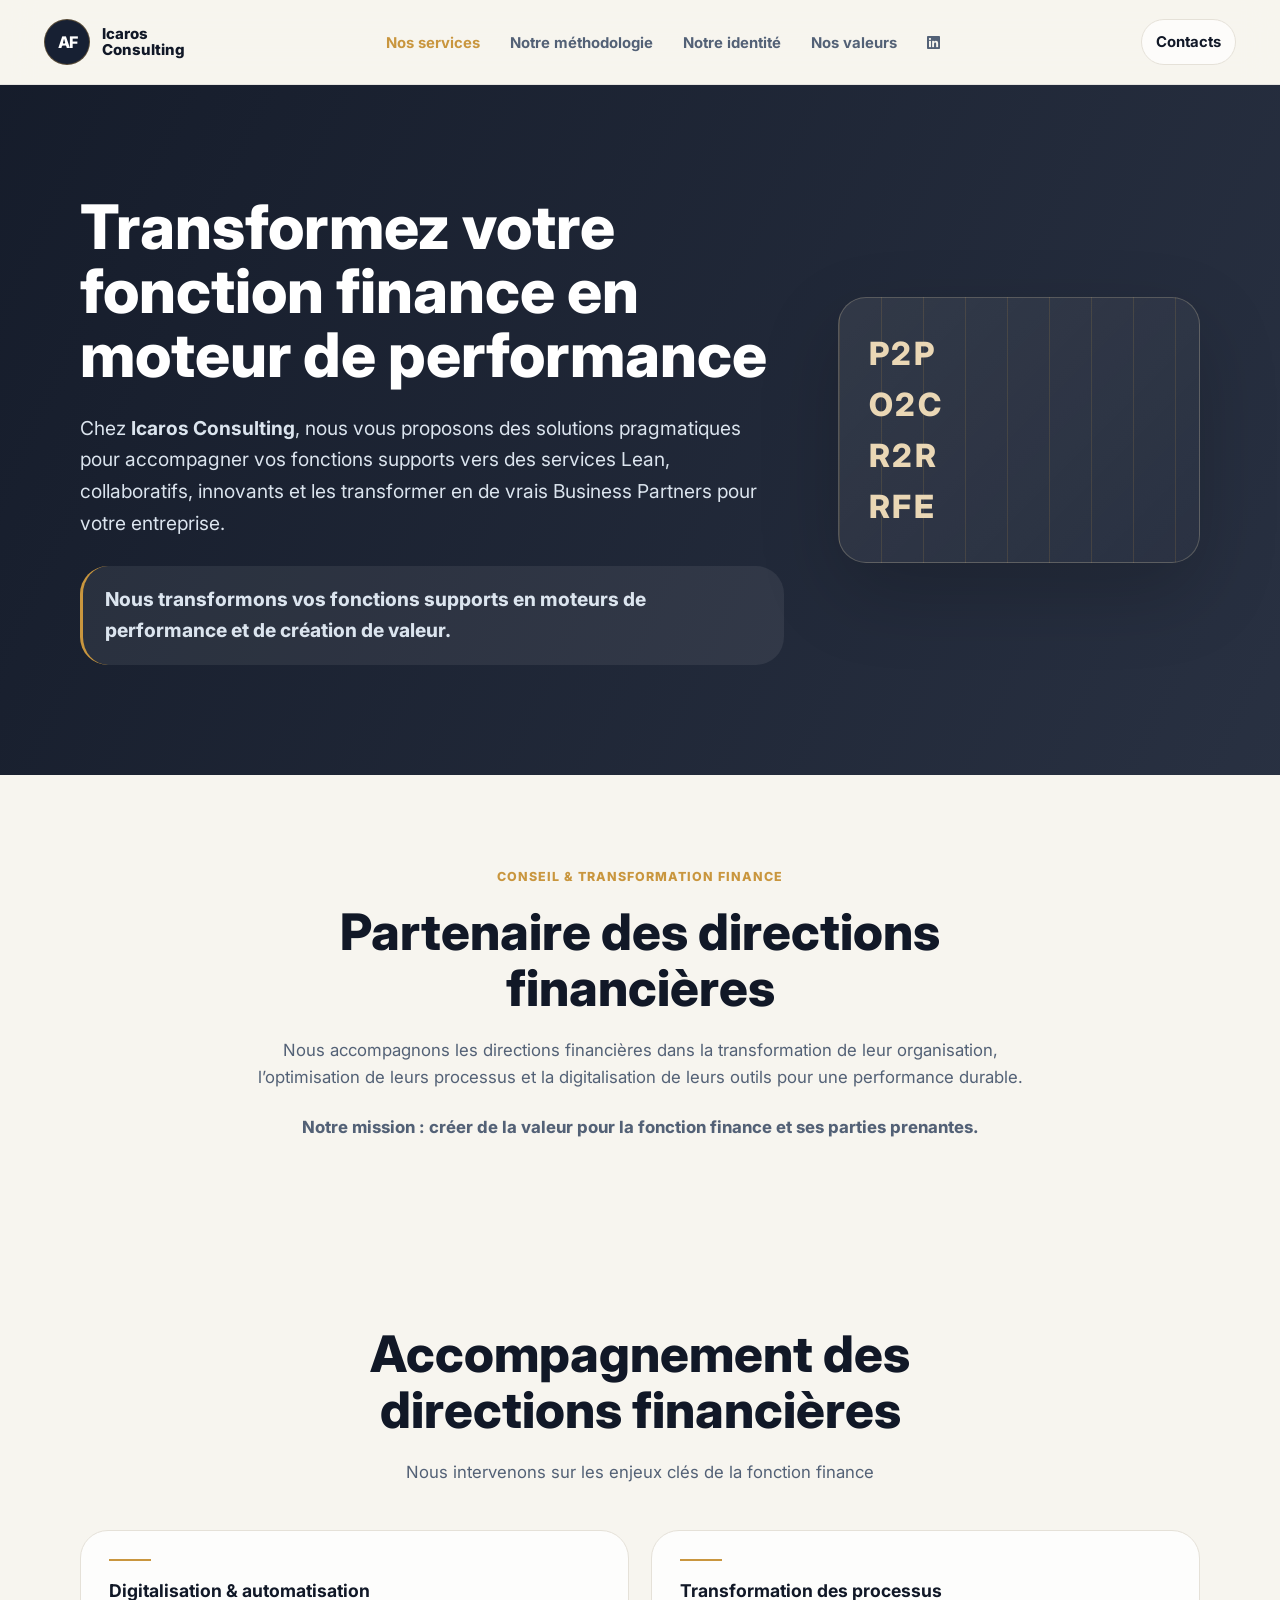
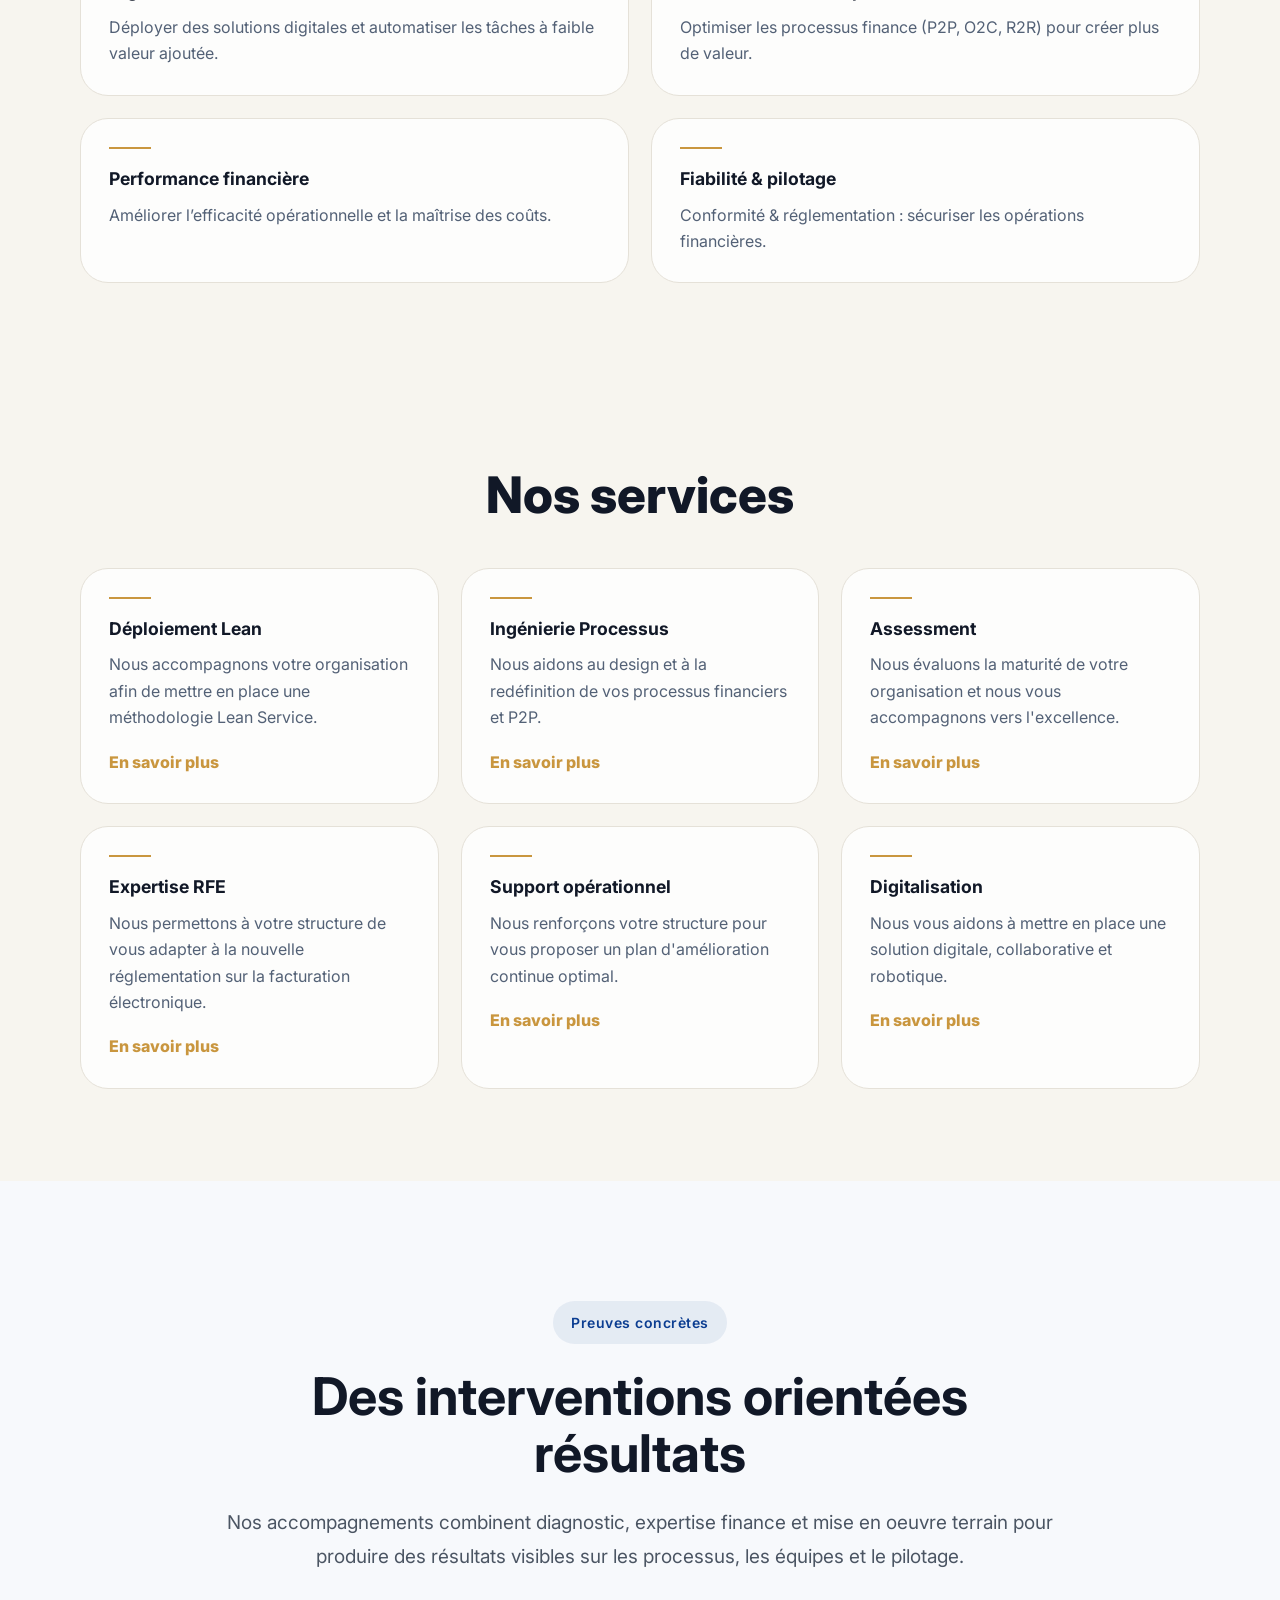
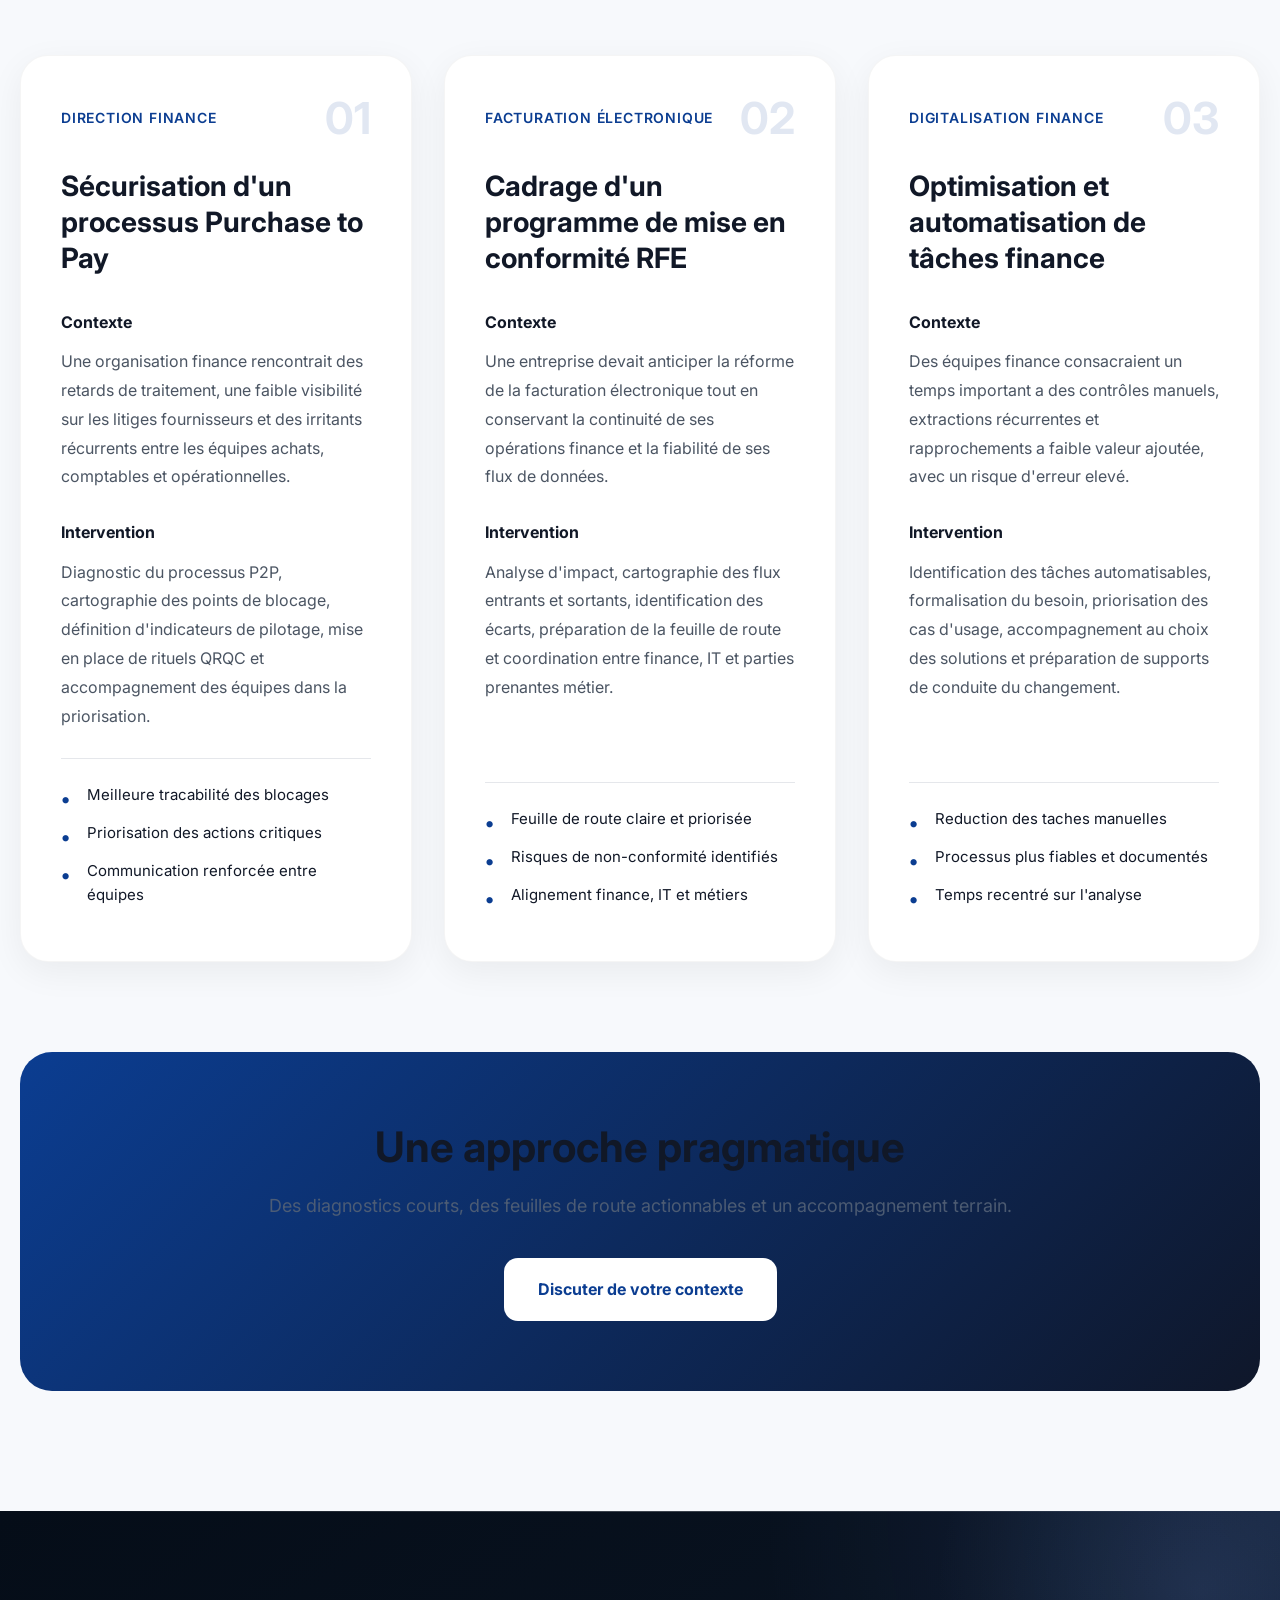
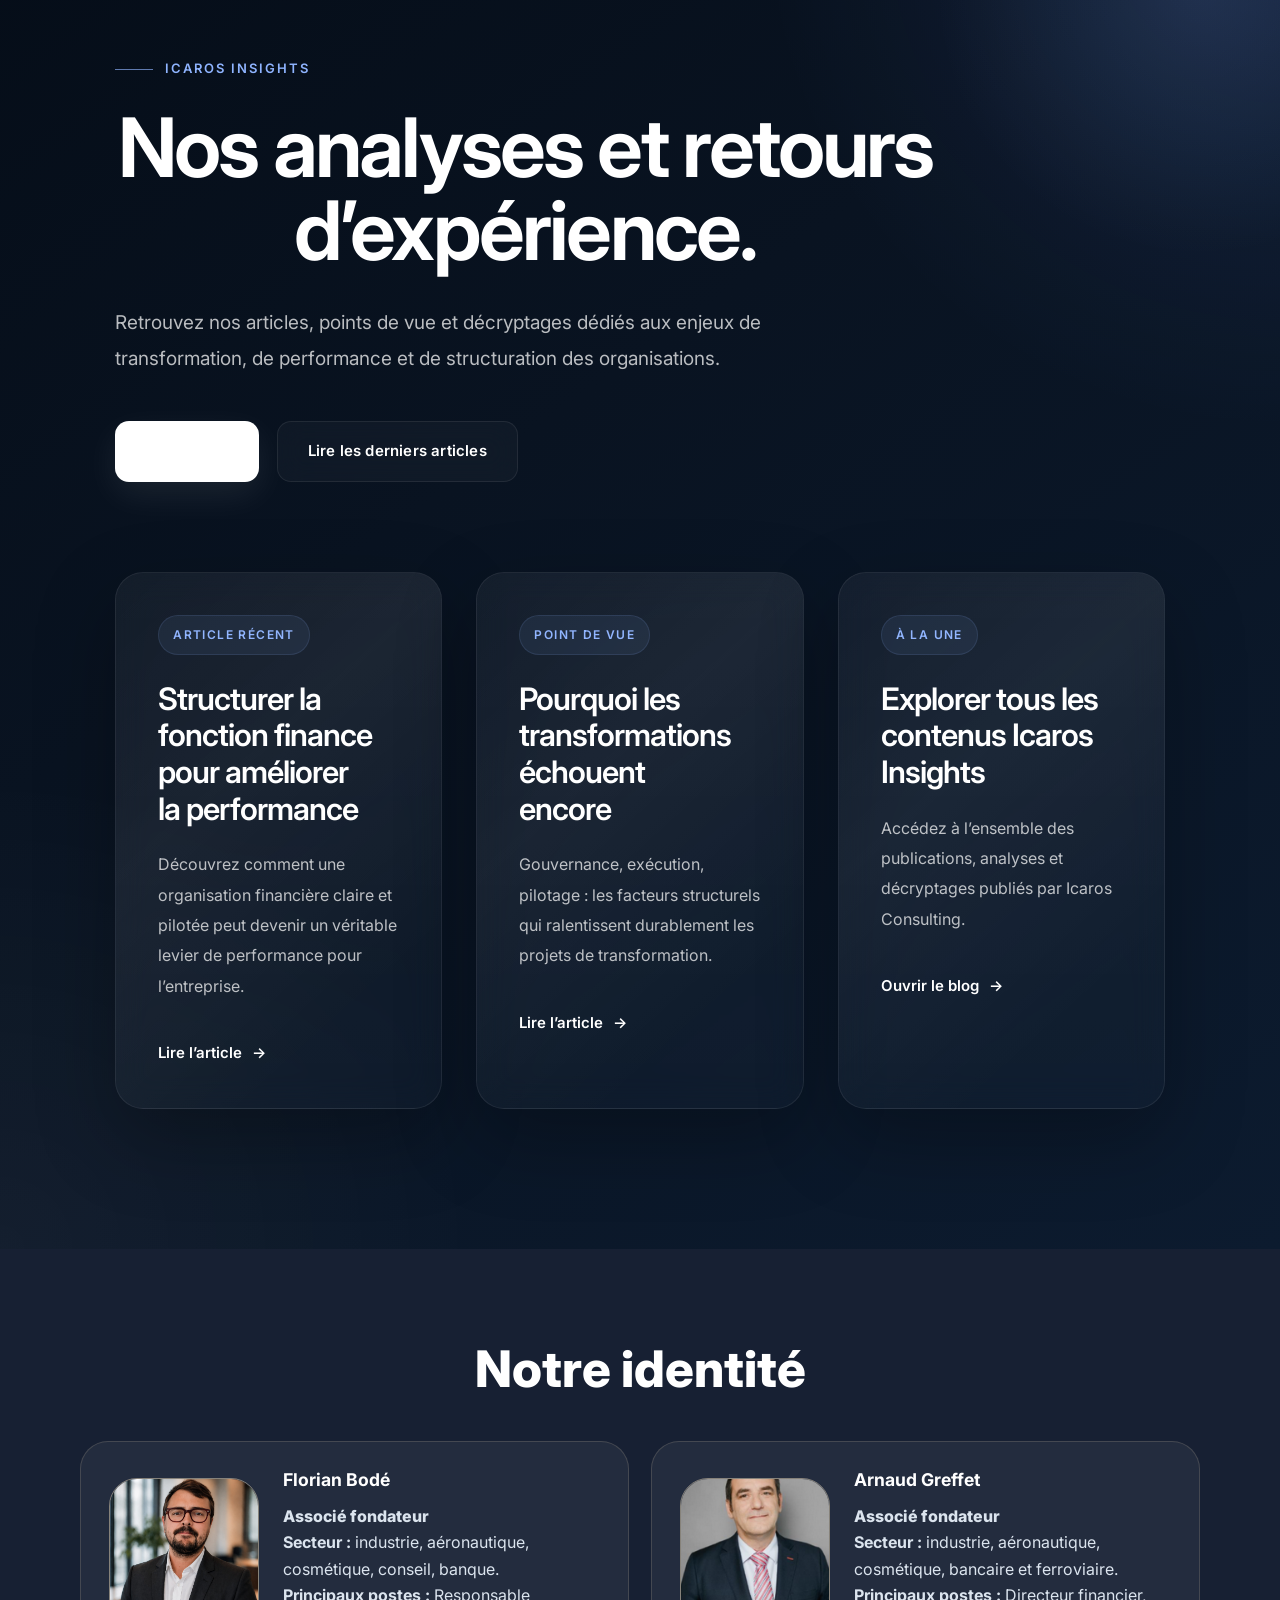
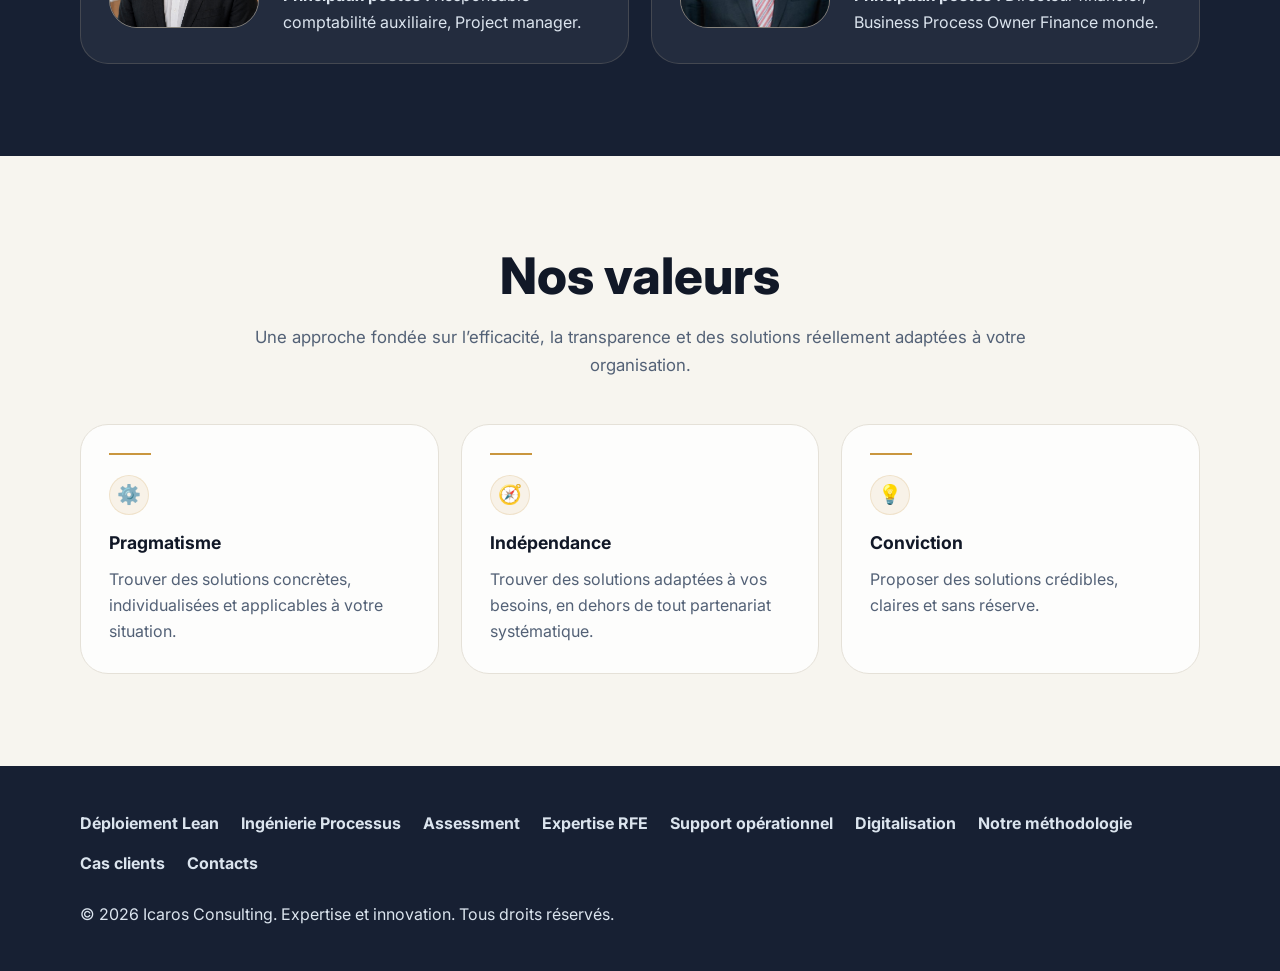
==== commit 6145b6cd: "index.html" ====
--- a/index.html
+++ b/index.html
@@ -1,6 +1,10 @@
 <!DOCTYPE html>
 <html lang="fr">
 <head>
+  <link
+  rel="stylesheet"
+  href="https://cdnjs.cloudflare.com/ajax/libs/font-awesome/6.5.0/css/all.min.css"
+/>
   <meta charset="UTF-8" />
   <meta name="viewport" content="width=device-width, initial-scale=1.0" />
   <meta name="robots" content="index, follow, max-image-preview:large" />
@@ -77,7 +81,8 @@
         <li><a href="/methodologie.html">Notre méthodologie</a></li>
         <li><a href="/#identite">Notre identité</a></li>
         <li><a href="/#valeurs">Nos valeurs</a></li>
-        <li>
+        
+       <li>
     <a href="https://www.linkedin.com/company/icaros-consulting-fr"
        target="_blank"
        rel="noopener noreferrer"
